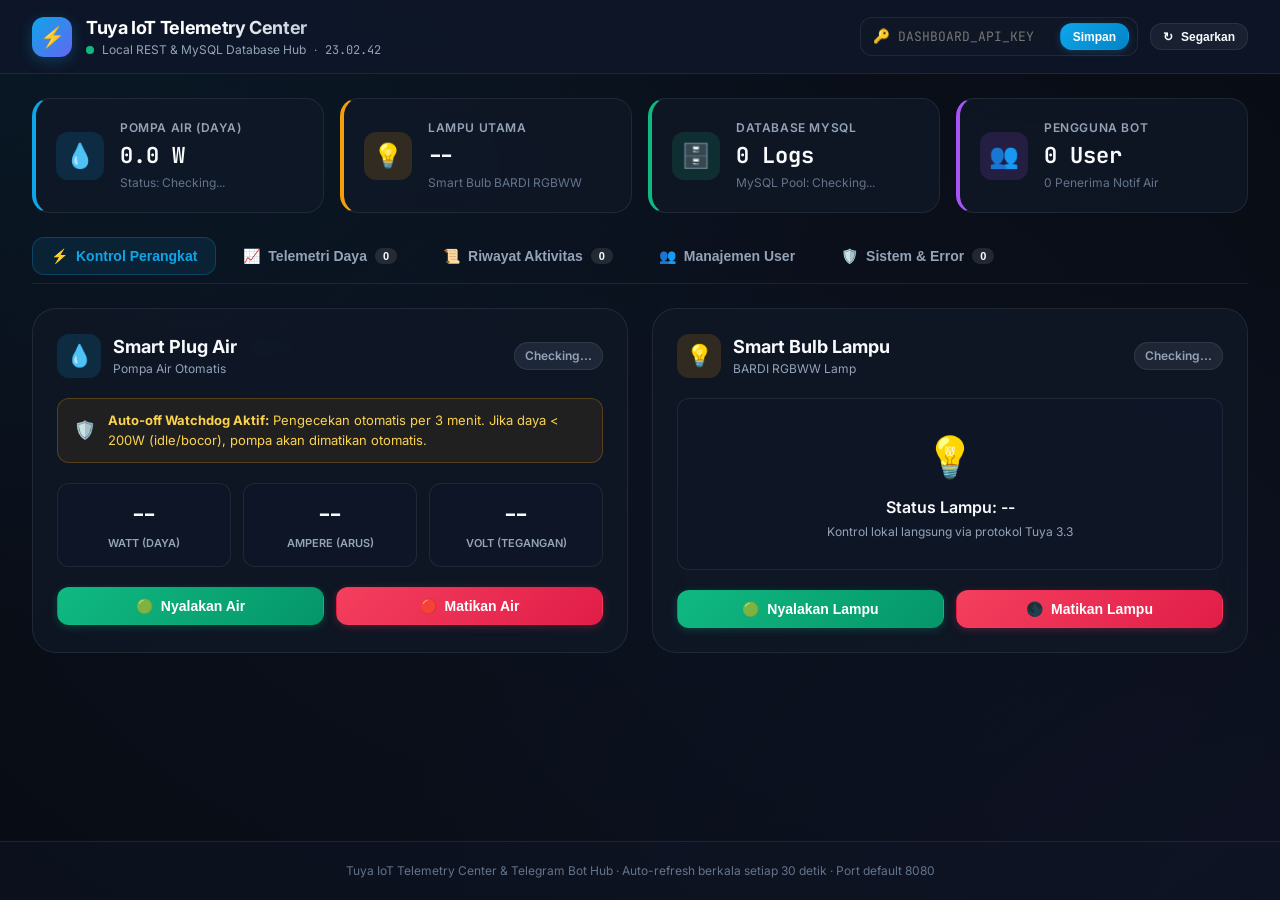
==== src/tuyabot/static/index.html @ fecf884c "refactor: pindahkan kode ke paket src/tuyabot Struktur datar (bot.py 1.5k baris + 8 modul di root) d" ====
<!DOCTYPE html>
<html lang="id">
<head>
  <meta charset="UTF-8">
  <meta name="viewport" content="width=device-width, initial-scale=1.0">
  <title>Tuya IoT Telemetry & Control Center</title>
  <meta name="description" content="Dashboard kontrol IoT lokal dan telemetri database MySQL untuk Tuya Smart Plug & Lampu">
  <link rel="preconnect" href="https://fonts.googleapis.com">
  <link rel="preconnect" href="https://fonts.gstatic.com" crossorigin>
  <link href="https://fonts.googleapis.com/css2?family=Inter:wght@300;400;500;600;700&family=JetBrains+Mono:wght@400;500;600&display=swap" rel="stylesheet">
  <style>
    :root {
      --bg: #080c14;
      --bg-surface: #0f172a;
      --card-bg: rgba(17, 24, 39, 0.75);
      --card-elevated: rgba(30, 41, 59, 0.65);
      --border: rgba(255, 255, 255, 0.08);
      --border-hover: rgba(255, 255, 255, 0.18);
      --text: #f8fafc;
      --text-muted: #94a3b8;
      --text-dim: #64748b;
      
      --cyan: #0ea5e9;
      --cyan-glow: rgba(14, 165, 233, 0.25);
      --green: #10b981;
      --green-glow: rgba(16, 185, 129, 0.25);
      --red: #f43f5e;
      --red-glow: rgba(244, 63, 94, 0.25);
      --amber: #f59e0b;
      --amber-glow: rgba(245, 158, 11, 0.2);
      --purple: #a855f7;
      --purple-glow: rgba(168, 85, 247, 0.2);
      --indigo: #6366f1;

      --radius-sm: 8px;
      --radius-md: 12px;
      --radius-lg: 18px;
      --radius-xl: 24px;
      --transition: all 0.2s cubic-bezier(0.4, 0, 0.2, 1);
    }

    * {
      box-sizing: border-box;
      margin: 0;
      padding: 0;
    }

    body {
      font-family: 'Inter', -apple-system, BlinkMacSystemFont, sans-serif;
      background-color: var(--bg);
      background-image: 
        radial-gradient(at 0% 0%, rgba(14, 165, 233, 0.08) 0px, transparent 50%),
        radial-gradient(at 100% 100%, rgba(99, 102, 241, 0.06) 0px, transparent 50%),
        radial-gradient(at 50% 50%, rgba(15, 23, 42, 0.5) 0px, transparent 100%);
      background-attachment: fixed;
      color: var(--text);
      min-height: 100vh;
      display: flex;
      flex-direction: column;
      line-height: 1.5;
      -webkit-font-smoothing: antialiased;
    }

    /* ── Topbar / Header ── */
    header {
      background: rgba(15, 23, 42, 0.85);
      backdrop-filter: blur(16px);
      -webkit-backdrop-filter: blur(16px);
      border-bottom: 1px solid var(--border);
      position: sticky;
      top: 0;
      z-index: 50;
      padding: 0.875rem 2rem;
    }

    .header-content {
      max-width: 1440px;
      margin: 0 auto;
      display: flex;
      justify-content: space-between;
      align-items: center;
      flex-wrap: wrap;
      gap: 1rem;
    }

    .brand {
      display: flex;
      align-items: center;
      gap: 0.875rem;
    }

    .brand-icon {
      width: 40px;
      height: 40px;
      background: linear-gradient(135deg, #0ea5e9, #6366f1);
      border-radius: var(--radius-md);
      display: flex;
      align-items: center;
      justify-content: center;
      box-shadow: 0 4px 14px var(--cyan-glow);
      font-size: 1.25rem;
    }

    .brand-title {
      font-size: 1.125rem;
      font-weight: 700;
      letter-spacing: -0.02em;
      background: linear-gradient(135deg, #ffffff 40%, #94a3b8 100%);
      -webkit-background-clip: text;
      background-clip: text;
      -webkit-text-fill-color: transparent;

    }

    .brand-subtitle {
      font-size: 0.75rem;
      color: var(--text-muted);
      display: flex;
      align-items: center;
      gap: 0.5rem;
    }

    .live-pulse {
      width: 8px;
      height: 8px;
      background: var(--green);
      border-radius: 50%;
      box-shadow: 0 0 0 0 rgba(16, 185, 129, 0.7);
      animation: pulse 2s infinite;
    }

    @keyframes pulse {
      0% { box-shadow: 0 0 0 0 rgba(16, 185, 129, 0.7); }
      70% { box-shadow: 0 0 0 8px rgba(16, 185, 129, 0); }
      100% { box-shadow: 0 0 0 0 rgba(16, 185, 129, 0); }
    }

    .header-actions {
      display: flex;
      align-items: center;
      gap: 0.75rem;
      flex-wrap: wrap;
    }

    .api-key-box {
      display: flex;
      align-items: center;
      background: var(--card-bg);
      border: 1px solid var(--border);
      border-radius: var(--radius-md);
      padding: 0.25rem 0.5rem;
      transition: var(--transition);
    }

    .api-key-box:focus-within {
      border-color: var(--cyan);
      box-shadow: 0 0 0 3px var(--cyan-glow);
    }

    .api-key-input {
      background: transparent;
      border: none;
      outline: none;
      color: var(--text);
      font-size: 0.8125rem;
      padding: 0.375rem 0.5rem;
      font-family: 'JetBrains Mono', monospace;
      width: 170px;
    }

    .btn {
      display: inline-flex;
      align-items: center;
      justify-content: center;
      gap: 0.5rem;
      padding: 0.5rem 1rem;
      border-radius: var(--radius-md);
      font-size: 0.8125rem;
      font-weight: 600;
      border: 1px solid transparent;
      cursor: pointer;
      transition: var(--transition);
      user-select: none;
    }

    .btn-primary {
      background: linear-gradient(135deg, #0ea5e9, #0284c7);
      color: white;
      box-shadow: 0 2px 8px var(--cyan-glow);
    }
    .btn-primary:hover {
      background: linear-gradient(135deg, #38bdf8, #0ea5e9);
      transform: translateY(-1px);
    }

    .btn-secondary {
      background: rgba(255, 255, 255, 0.05);
      border-color: var(--border);
      color: var(--text);
    }
    .btn-secondary:hover {
      background: rgba(255, 255, 255, 0.1);
      border-color: var(--border-hover);
      color: white;
    }

    .btn-success {
      background: linear-gradient(135deg, #10b981, #059669);
      color: white;
      box-shadow: 0 2px 8px var(--green-glow);
    }
    .btn-success:hover {
      background: linear-gradient(135deg, #34d399, #10b981);
    }

    .btn-danger {
      background: linear-gradient(135deg, #f43f5e, #e11d48);
      color: white;
      box-shadow: 0 2px 8px var(--red-glow);
    }
    .btn-danger:hover {
      background: linear-gradient(135deg, #fb7185, #f43f5e);
    }

    .btn:disabled {
      opacity: 0.45;
      cursor: not-allowed;
      transform: none !important;
    }

    .btn-sm {
      padding: 0.35rem 0.75rem;
      font-size: 0.75rem;
    }

    /* ── Main Container ── */
    main {
      flex: 1;
      max-width: 1440px;
      width: 100%;
      margin: 0 auto;
      padding: 1.5rem 2rem 3rem;
    }

    /* ── Quick Stats Grid ── */
    .stat-row {
      display: grid;
      grid-template-columns: repeat(auto-fit, minmax(260px, 1fr));
      gap: 1rem;
      margin-bottom: 1.5rem;
    }

    .stat-card {
      background: var(--card-bg);
      backdrop-filter: blur(12px);
      -webkit-backdrop-filter: blur(12px);
      border: 1px solid var(--border);
      border-radius: var(--radius-lg);
      padding: 1.25rem;
      display: flex;
      align-items: center;
      gap: 1rem;
      transition: var(--transition);
      position: relative;
      overflow: hidden;
    }

    .stat-card:hover {
      border-color: var(--border-hover);
      transform: translateY(-2px);
      box-shadow: 0 8px 24px rgba(0, 0, 0, 0.3);
    }

    .stat-icon-wrapper {
      width: 48px;
      height: 48px;
      border-radius: var(--radius-md);
      display: flex;
      align-items: center;
      justify-content: center;
      font-size: 1.5rem;
      flex-shrink: 0;
    }

    .stat-info {
      flex: 1;
      min-width: 0;
    }

    .stat-label {
      font-size: 0.75rem;
      color: var(--text-muted);
      text-transform: uppercase;
      letter-spacing: 0.05em;
      font-weight: 600;
    }

    .stat-number {
      font-size: 1.375rem;
      font-weight: 700;
      color: var(--text);
      font-family: 'JetBrains Mono', monospace;
      margin-top: 0.125rem;
    }

    .stat-desc {
      font-size: 0.75rem;
      color: var(--text-dim);
      margin-top: 0.125rem;
    }

    /* ── Navigation Tabs ── */
    .nav-tabs {
      display: flex;
      gap: 0.5rem;
      border-bottom: 1px solid var(--border);
      margin-bottom: 1.5rem;
      overflow-x: auto;
      padding-bottom: 0.5rem;
    }

    .nav-tab {
      padding: 0.625rem 1.125rem;
      border-radius: var(--radius-md);
      font-size: 0.875rem;
      font-weight: 600;
      color: var(--text-muted);
      cursor: pointer;
      border: 1px solid transparent;
      background: transparent;
      transition: var(--transition);
      display: flex;
      align-items: center;
      gap: 0.5rem;
      white-space: nowrap;
    }

    .nav-tab:hover {
      color: var(--text);
      background: rgba(255, 255, 255, 0.03);
    }

    .nav-tab.active {
      color: var(--cyan);
      background: rgba(14, 165, 233, 0.1);
      border-color: rgba(14, 165, 233, 0.25);
    }

    .nav-badge {
      font-size: 0.6875rem;
      padding: 0.125rem 0.5rem;
      border-radius: 999px;
      background: rgba(255, 255, 255, 0.1);
      color: var(--text);
    }

    /* ── Tab Panes ── */
    .tab-content {
      display: none;
    }
    .tab-content.active {
      display: block;
      animation: fadeIn 0.25s ease-in-out;
    }

    @keyframes fadeIn {
      from { opacity: 0; transform: translateY(6px); }
      to { opacity: 1; transform: translateY(0); }
    }

    /* ── Device Cards Grid ── */
    .device-grid {
      display: grid;
      grid-template-columns: repeat(auto-fit, minmax(360px, 1fr));
      gap: 1.5rem;
      margin-bottom: 1.5rem;
    }

    .device-card {
      background: var(--card-bg);
      backdrop-filter: blur(16px);
      -webkit-backdrop-filter: blur(16px);
      border: 1px solid var(--border);
      border-radius: var(--radius-xl);
      padding: 1.5rem;
      transition: var(--transition);
      position: relative;
    }

    .device-card:hover {
      border-color: var(--border-hover);
    }

    .device-card-header {
      display: flex;
      justify-content: space-between;
      align-items: center;
      margin-bottom: 1.25rem;
    }

    .device-title-wrap {
      display: flex;
      align-items: center;
      gap: 0.75rem;
    }

    .device-avatar {
      width: 44px;
      height: 44px;
      border-radius: var(--radius-md);
      display: flex;
      align-items: center;
      justify-content: center;
      font-size: 1.35rem;
    }

    .device-name {
      font-size: 1.125rem;
      font-weight: 700;
    }

    .device-sub {
      font-size: 0.75rem;
      color: var(--text-muted);
    }

    .badge {
      display: inline-flex;
      align-items: center;
      gap: 0.35rem;
      padding: 0.25rem 0.625rem;
      border-radius: 999px;
      font-size: 0.75rem;
      font-weight: 600;
    }

    .badge-on {
      background: rgba(16, 185, 129, 0.15);
      color: var(--green);
      border: 1px solid rgba(16, 185, 129, 0.3);
    }

    .badge-off {
      background: rgba(244, 63, 94, 0.15);
      color: var(--red);
      border: 1px solid rgba(244, 63, 94, 0.3);
    }

    .badge-unknown {
      background: rgba(148, 163, 184, 0.12);
      color: var(--text-muted);
      border: 1px solid var(--border);
    }

    /* Telemetry Telemetry Metering Rows */
    .telemetry-grid {
      display: grid;
      grid-template-columns: repeat(3, 1fr);
      gap: 0.75rem;
      margin: 1.25rem 0;
    }

    .telemetry-tile {
      background: rgba(15, 23, 42, 0.6);
      border: 1px solid var(--border);
      border-radius: var(--radius-md);
      padding: 0.875rem 0.75rem;
      text-align: center;
    }

    .telemetry-val {
      font-size: 1.375rem;
      font-weight: 700;
      font-family: 'JetBrains Mono', monospace;
      color: var(--text);
    }

    .telemetry-unit {
      font-size: 0.6875rem;
      color: var(--text-muted);
      font-weight: 600;
      text-transform: uppercase;
      margin-top: 0.25rem;
    }

    /* Watchdog Alert Banner */
    .watchdog-banner {
      background: rgba(245, 158, 11, 0.08);
      border: 1px solid rgba(245, 158, 11, 0.25);
      border-radius: var(--radius-md);
      padding: 0.75rem 1rem;
      margin-bottom: 1.25rem;
      display: flex;
      align-items: center;
      gap: 0.75rem;
      font-size: 0.8125rem;
      color: #fcd34d;
    }

    .device-actions {
      display: flex;
      gap: 0.75rem;
    }

    .device-actions .btn {
      flex: 1;
      padding: 0.625rem;
      font-size: 0.875rem;
    }

    /* ── Tables & Lists ── */
    .table-container {
      background: var(--card-bg);
      backdrop-filter: blur(16px);
      -webkit-backdrop-filter: blur(16px);
      border: 1px solid var(--border);
      border-radius: var(--radius-lg);
      overflow: hidden;
      margin-bottom: 1.5rem;
    }

    .table-header {
      padding: 1rem 1.25rem;
      border-bottom: 1px solid var(--border);
      display: flex;
      justify-content: space-between;
      align-items: center;
      flex-wrap: wrap;
      gap: 0.75rem;
    }

    .table-title {
      font-size: 1rem;
      font-weight: 600;
      display: flex;
      align-items: center;
      gap: 0.5rem;
    }

    .search-input {
      background: rgba(15, 23, 42, 0.7);
      border: 1px solid var(--border);
      border-radius: var(--radius-md);
      padding: 0.375rem 0.75rem;
      color: var(--text);
      font-size: 0.8125rem;
      outline: none;
      width: 220px;
    }
    .search-input:focus {
      border-color: var(--cyan);
    }

    .responsive-table {
      width: 100%;
      border-collapse: collapse;
      text-align: left;
      font-size: 0.8125rem;
    }

    .responsive-table th {
      background: rgba(15, 23, 42, 0.4);
      color: var(--text-muted);
      font-weight: 600;
      padding: 0.75rem 1rem;
      border-bottom: 1px solid var(--border);
      text-transform: uppercase;
      font-size: 0.6875rem;
      letter-spacing: 0.05em;
    }

    .responsive-table td {
      padding: 0.875rem 1rem;
      border-bottom: 1px solid rgba(255, 255, 255, 0.04);
      color: var(--text);
      vertical-align: middle;
    }

    .responsive-table tr:last-child td {
      border-bottom: none;
    }

    .responsive-table tr:hover td {
      background: rgba(255, 255, 255, 0.02);
    }

    .font-mono {
      font-family: 'JetBrains Mono', monospace;
    }

    /* Tag Badges */
    .tag {
      display: inline-block;
      padding: 0.2rem 0.5rem;
      border-radius: 6px;
      font-size: 0.75rem;
      font-weight: 600;
      font-family: 'JetBrains Mono', monospace;
    }
    .tag-cyan { background: rgba(14, 165, 233, 0.15); color: #38bdf8; border: 1px solid rgba(14, 165, 233, 0.25); }
    .tag-green { background: rgba(16, 185, 129, 0.15); color: #34d399; border: 1px solid rgba(16, 185, 129, 0.25); }
    .tag-red { background: rgba(244, 63, 94, 0.15); color: #fb7185; border: 1px solid rgba(244, 63, 94, 0.25); }
    .tag-amber { background: rgba(245, 158, 11, 0.15); color: #fbbf24; border: 1px solid rgba(245, 158, 11, 0.25); }
    .tag-purple { background: rgba(168, 85, 247, 0.15); color: #c084fc; border: 1px solid rgba(168, 85, 247, 0.25); }

    /* ── Users Tab Layout ── */
    .user-section-grid {
      display: grid;
      grid-template-columns: repeat(auto-fit, minmax(320px, 1fr));
      gap: 1.5rem;
    }

    /* ── System Health & Database Tab ── */
    .db-health-grid {
      display: grid;
      grid-template-columns: repeat(auto-fit, minmax(280px, 1fr));
      gap: 1rem;
      margin-bottom: 1.5rem;
    }

    .health-metric-box {
      background: var(--card-bg);
      border: 1px solid var(--border);
      border-radius: var(--radius-md);
      padding: 1rem;
    }

    .health-metric-label {
      font-size: 0.75rem;
      color: var(--text-muted);
      margin-bottom: 0.25rem;
    }

    .health-metric-value {
      font-size: 1.25rem;
      font-weight: 700;
      color: var(--text);
      font-family: 'JetBrains Mono', monospace;
    }

    /* ── Toast Notifications ── */
    .toast {
      position: fixed;
      bottom: 2rem;
      right: 2rem;
      background: rgba(15, 23, 42, 0.95);
      backdrop-filter: blur(16px);
      -webkit-backdrop-filter: blur(16px);
      border: 1px solid var(--border);
      color: var(--text);
      padding: 0.875rem 1.25rem;
      border-radius: var(--radius-md);
      font-size: 0.875rem;
      max-width: 380px;
      box-shadow: 0 10px 30px rgba(0, 0, 0, 0.5);
      z-index: 100;
      display: flex;
      align-items: center;
      gap: 0.75rem;
      opacity: 0;
      transform: translateY(16px);
      visibility: hidden;
      transition: all 0.3s cubic-bezier(0.4, 0, 0.2, 1);
      cursor: pointer;
    }

    .toast.show {
      opacity: 1;
      transform: translateY(0);
      visibility: visible;
    }

    .toast.error {
      border-color: var(--red);
      background: rgba(30, 15, 20, 0.95);
    }
    .toast.success {
      border-color: var(--green);
      background: rgba(15, 30, 20, 0.95);
    }

    /* ── Modal for Error Stack Trace ── */
    .modal-overlay {
      position: fixed;
      inset: 0;
      background: rgba(0, 0, 0, 0.75);
      backdrop-filter: blur(8px);
      display: flex;
      align-items: center;
      justify-content: center;
      padding: 1.5rem;
      z-index: 200;
      opacity: 0;
      visibility: hidden;
      transition: var(--transition);
    }

    .modal-overlay.show {
      opacity: 1;
      visibility: visible;
    }

    .modal-box {
      background: var(--bg-surface);
      border: 1px solid var(--border);
      border-radius: var(--radius-lg);
      max-width: 720px;
      width: 100%;
      max-height: 85vh;
      display: flex;
      flex-direction: column;
      overflow: hidden;
      box-shadow: 0 20px 40px rgba(0, 0, 0, 0.6);
    }

    .modal-header {
      padding: 1rem 1.25rem;
      border-bottom: 1px solid var(--border);
      display: flex;
      justify-content: space-between;
      align-items: center;
    }

    .modal-body {
      padding: 1.25rem;
      overflow-y: auto;
      font-size: 0.8125rem;
      color: var(--text-muted);
    }

    pre.trace-box {
      background: #05080e;
      border: 1px solid var(--border);
      border-radius: var(--radius-md);
      padding: 1rem;
      color: #f43f5e;
      font-family: 'JetBrains Mono', monospace;
      font-size: 0.75rem;
      overflow-x: auto;
      white-space: pre-wrap;
      word-break: break-word;
      line-height: 1.6;
    }

    /* ── Footer ── */
    footer {
      border-top: 1px solid var(--border);
      padding: 1.25rem 2rem;
      text-align: center;
      color: var(--text-dim);
      font-size: 0.75rem;
      background: rgba(15, 23, 42, 0.4);
    }

    /* ── Loading Spinner & Animations ── */
    .spin {
      animation: spin 1s linear infinite;
    }
    @keyframes spin {
      100% { transform: rotate(360deg); }
    }

    @media (max-width: 768px) {
      header, main, footer {
        padding-left: 1rem;
        padding-right: 1rem;
      }
      .telemetry-grid {
        grid-template-columns: 1fr;
      }
      .header-actions {
        width: 100%;
        justify-content: space-between;
      }
      .api-key-box {
        flex: 1;
      }
      .api-key-input {
        width: 100%;
      }
    }
  </style>
</head>
<body>

  <!-- ── Top Header ── -->
  <header>
    <div class="header-content">
      <div class="brand">
        <div class="brand-icon">⚡</div>
        <div>
          <div class="brand-title">Tuya IoT Telemetry Center</div>
          <div class="brand-subtitle">
            <span class="live-pulse"></span>
            <span>Local REST & MySQL Database Hub</span>
            <span>·</span>
            <span id="liveClock" class="font-mono">--:--:--</span>
          </div>
        </div>
      </div>

      <div class="header-actions">
        <div class="api-key-box" title="API Key untuk otentikasi REST API lokal">
          <span style="font-size: 0.85rem; padding-left: 0.25rem;">🔑</span>
          <input type="password" id="apiKey" class="api-key-input" placeholder="DASHBOARD_API_KEY">
          <button class="btn btn-primary btn-sm" onclick="saveKey()">Simpan</button>
        </div>
        <button class="btn btn-secondary btn-sm" id="btnRefresh" onclick="refreshActiveTab()">
          <span id="refreshIcon">↻</span> Segarkan
        </button>
      </div>
    </div>
  </header>

  <!-- ── Main Content Area ── -->
  <main>

    <!-- ── Quick Overview Stat Cards ── -->
    <section class="stat-row">
      <div class="stat-card" style="border-left: 4px solid var(--cyan);">
        <div class="stat-icon-wrapper" style="background: rgba(14, 165, 233, 0.15); color: var(--cyan);">💧</div>
        <div class="stat-info">
          <div class="stat-label">Pompa Air (Daya)</div>
          <div class="stat-number" id="quickAirPower">0.0 W</div>
          <div class="stat-desc" id="quickAirSub">Status: <span id="quickAirState">Checking...</span></div>
        </div>
      </div>

      <div class="stat-card" style="border-left: 4px solid var(--amber);">
        <div class="stat-icon-wrapper" style="background: rgba(245, 158, 11, 0.15); color: var(--amber);">💡</div>
        <div class="stat-info">
          <div class="stat-label">Lampu Utama</div>
          <div class="stat-number" id="quickLampuState">--</div>
          <div class="stat-desc">Smart Bulb BARDI RGBWW</div>
        </div>
      </div>

      <div class="stat-card" style="border-left: 4px solid var(--green);">
        <div class="stat-icon-wrapper" style="background: rgba(16, 185, 129, 0.15); color: var(--green);">🗄️</div>
        <div class="stat-info">
          <div class="stat-label">Database MySQL</div>
          <div class="stat-number" id="quickDbLogs">0 Logs</div>
          <div class="stat-desc" id="quickDbStatus">MySQL Pool: Checking...</div>
        </div>
      </div>

      <div class="stat-card" style="border-left: 4px solid var(--purple);">
        <div class="stat-icon-wrapper" style="background: rgba(168, 85, 247, 0.15); color: var(--purple);">👥</div>
        <div class="stat-info">
          <div class="stat-label">Pengguna Bot</div>
          <div class="stat-number" id="quickUsersCount">0 User</div>
          <div class="stat-desc" id="quickRecipientsCount">0 Penerima Notif Air</div>
        </div>
      </div>
    </section>

    <!-- ── Navigation Tabs ── -->
    <nav class="nav-tabs">
      <button class="nav-tab active" onclick="switchTab('devices', this)">
        <span>⚡</span> Kontrol Perangkat
      </button>
      <button class="nav-tab" onclick="switchTab('power', this)">
        <span>📈</span> Telemetri Daya
        <span class="nav-badge" id="badgePowerCount">0</span>
      </button>
      <button class="nav-tab" onclick="switchTab('activities', this)">
        <span>📜</span> Riwayat Aktivitas
        <span class="nav-badge" id="badgeActivityCount">0</span>
      </button>
      <button class="nav-tab" onclick="switchTab('users', this)">
        <span>👥</span> Manajemen User
      </button>
      <button class="nav-tab" onclick="switchTab('system', this)">
        <span>🛡️</span> Sistem & Error
        <span class="nav-badge" id="badgeErrorCount">0</span>
      </button>
    </nav>

    <!-- ════════════════════════════════════════════════════════════════
         TAB 1: KONTROL PERANGKAT & TELEMETRI REAL-TIME
    ════════════════════════════════════════════════════════════════ -->
    <div id="tab-devices" class="tab-content active">
      <div class="device-grid">

        <!-- Card Air -->
        <div class="device-card" id="card-air">
          <div class="device-card-header">
            <div class="device-title-wrap">
              <div class="device-avatar" style="background: rgba(14, 165, 233, 0.15); color: var(--cyan);">💧</div>
              <div>
                <div class="device-name">Smart Plug Air</div>
                <div class="device-sub">Pompa Air Otomatis</div>
              </div>
            </div>
            <span class="badge badge-unknown" id="air-badge">Checking...</span>
          </div>

          <div class="watchdog-banner" id="air-watchdog-banner">
            <span style="font-size: 1.1rem;">🛡️</span>
            <div>
              <strong>Auto-off Watchdog Aktif:</strong> Pengecekan otomatis per 3 menit. Jika daya &lt; 200W (idle/bocor), pompa akan dimatikan otomatis.
            </div>
          </div>

          <div class="telemetry-grid">
            <div class="telemetry-tile">
              <div class="telemetry-val" id="air-power">--</div>
              <div class="telemetry-unit">Watt (Daya)</div>
            </div>
            <div class="telemetry-tile">
              <div class="telemetry-val" id="air-current">--</div>
              <div class="telemetry-unit">Ampere (Arus)</div>
            </div>
            <div class="telemetry-tile">
              <div class="telemetry-val" id="air-voltage">--</div>
              <div class="telemetry-unit">Volt (Tegangan)</div>
            </div>
          </div>

          <div class="device-actions">
            <button class="btn btn-success" id="btn-air-on" onclick="control('air', 'on')">
              <span>🟢</span> Nyalakan Air
            </button>
            <button class="btn btn-danger" id="btn-air-off" onclick="control('air', 'off')">
              <span>🔴</span> Matikan Air
            </button>
          </div>
        </div>

        <!-- Card Lampu -->
        <div class="device-card" id="card-lampu">
          <div class="device-card-header">
            <div class="device-title-wrap">
              <div class="device-avatar" style="background: rgba(245, 158, 11, 0.15); color: var(--amber);">💡</div>
              <div>
                <div class="device-name">Smart Bulb Lampu</div>
                <div class="device-sub">BARDI RGBWW Lamp</div>
              </div>
            </div>
            <span class="badge badge-unknown" id="lampu-badge">Checking...</span>
          </div>

          <div style="background: rgba(15, 23, 42, 0.5); border: 1px solid var(--border); border-radius: var(--radius-md); padding: 1.75rem; text-align: center; margin: 1.25rem 0;">
            <div style="font-size: 2.5rem; margin-bottom: 0.5rem;" id="lampu-icon">💡</div>
            <div style="font-weight: 600; font-size: 1rem;" id="lampu-status-text">Status Lampu: --</div>
            <div style="font-size: 0.75rem; color: var(--text-muted); margin-top: 0.25rem;">Kontrol lokal langsung via protokol Tuya 3.3</div>
          </div>

          <div class="device-actions">
            <button class="btn btn-success" id="btn-lampu-on" onclick="control('lampu', 'on')">
              <span>🟢</span> Nyalakan Lampu
            </button>
            <button class="btn btn-danger" id="btn-lampu-off" onclick="control('lampu', 'off')">
              <span>🌑</span> Matikan Lampu
            </button>
          </div>
        </div>

      </div>
    </div>

    <!-- ════════════════════════════════════════════════════════════════
         TAB 2: TELEMETRI DAYA (device_power_logs)
    ════════════════════════════════════════════════════════════════ -->
    <div id="tab-power" class="tab-content">
      <div class="table-container">
        <div class="table-header">
          <div class="table-title">
            <span>📈</span> Riwayat Telemetri Daya Pompa Air (MySQL: <code>device_power_logs</code>)
          </div>
          <div style="display: flex; gap: 0.5rem;">
            <input type="text" class="search-input" id="searchPower" placeholder="Cari sumber/nilai..." onkeyup="filterPowerTable()">
            <button class="btn btn-secondary btn-sm" onclick="loadPowerLogs()">↻ Refresh</button>
          </div>
        </div>

        <div style="overflow-x: auto;">
          <table class="responsive-table" id="tablePower">
            <thead>
              <tr>
                <th>Waktu</th>
                <th>Perangkat</th>
                <th>Daya (Watt)</th>
                <th>Arus (A)</th>
                <th>Voltase (V)</th>
                <th>Saklar</th>
                <th>Sumber Log</th>
              </tr>
            </thead>
            <tbody id="powerLogsBody">
              <tr><td colspan="7" style="text-align: center; color: var(--text-dim); padding: 2rem;">Memuat data telemetri daya...</td></tr>
            </tbody>
          </table>
        </div>
      </div>
    </div>

    <!-- ════════════════════════════════════════════════════════════════
         TAB 3: RIWAYAT AKTIVITAS (device_activity_logs)
    ════════════════════════════════════════════════════════════════ -->
    <div id="tab-activities" class="tab-content">
      <div class="table-container">
        <div class="table-header">
          <div class="table-title">
            <span>📜</span> Log Aktivitas Kontrol Perangkat (MySQL: <code>device_activity_logs</code>)
          </div>
          <div style="display: flex; gap: 0.5rem;">
            <input type="text" class="search-input" id="searchActivity" placeholder="Cari user / aksi..." onkeyup="filterActivityTable()">
            <button class="btn btn-secondary btn-sm" onclick="loadActivityLogs()">↻ Refresh</button>
          </div>
        </div>

        <div style="overflow-x: auto;">
          <table class="responsive-table" id="tableActivity">
            <thead>
              <tr>
                <th>Waktu</th>
                <th>User ID</th>
                <th>Role</th>
                <th>Perangkat</th>
                <th>Aksi</th>
                <th>Status</th>
                <th>Keterangan</th>
              </tr>
            </thead>
            <tbody id="activityLogsBody">
              <tr><td colspan="7" style="text-align: center; color: var(--text-dim); padding: 2rem;">Memuat data aktivitas...</td></tr>
            </tbody>
          </table>
        </div>
      </div>
    </div>

    <!-- ════════════════════════════════════════════════════════════════
         TAB 4: MANAJEMEN USER (bot_users & bot_air_recipients)
    ════════════════════════════════════════════════════════════════ -->
    <div id="tab-users" class="tab-content">
      <div class="user-section-grid">

        <!-- Superadmin (ENV) -->
        <div class="table-container">
          <div class="table-header">
            <div class="table-title">
              <span>👑</span> Superadmin (ENV)
            </div>
            <span class="tag tag-purple">Static Auth</span>
          </div>
          <div style="padding: 1rem;">
            <p style="font-size: 0.8125rem; color: var(--text-muted); margin-bottom: 0.75rem;">
              Superadmin memiliki hak mutlak atas semua perintah bot, manajemen user, dan housekeeping database.
            </p>
            <div id="superadminList" style="display: flex; flex-direction: column; gap: 0.5rem;">
              <div style="color: var(--text-dim); font-size: 0.8125rem;">Memuat data superadmin...</div>
            </div>
          </div>
        </div>

        <!-- User & Admin (MySQL Database) -->
        <div class="table-container" style="grid-column: span 2;">
          <div class="table-header">
            <div class="table-title">
              <span>💾</span> Pengguna Terdaftar (MySQL: <code>bot_users</code>)
            </div>
            <button class="btn btn-secondary btn-sm" onclick="loadUsers()">↻ Refresh</button>
          </div>
          <div style="overflow-x: auto;">
            <table class="responsive-table" id="tableUsers">
              <thead>
                <tr>
                  <th>Telegram ID</th>
                  <th>Role Akses</th>
                  <th>Ditambahkan Oleh</th>
                  <th>Terdaftar Sejak</th>
                </tr>
              </thead>
              <tbody id="usersListBody">
                <tr><td colspan="4" style="text-align: center; color: var(--text-dim); padding: 2rem;">Memuat daftar pengguna...</td></tr>
              </tbody>
            </table>
          </div>
        </div>

      </div>

      <!-- Penerima Notifikasi Air -->
      <div class="table-container" style="margin-top: 1.5rem;">
        <div class="table-header">
          <div class="table-title">
            <span>🔔</span> Penerima Notifikasi Otomatis Air (MySQL: <code>bot_air_recipients</code>)
          </div>
        </div>
        <div style="padding: 1.25rem;">
          <p style="font-size: 0.8125rem; color: var(--text-muted); margin-bottom: 0.75rem;">
            Admin yang terdaftar di bawah ini akan otomatis menerima notifikasi setiap kali role <strong>User</strong> menyalakan atau mematikan pompa air, serta saat pompa air dimatikan otomatis oleh watchdog.
          </p>
          <div id="airRecipientsList" style="display: flex; gap: 0.75rem; flex-wrap: wrap;">
            <div style="color: var(--text-dim); font-size: 0.8125rem;">Memuat daftar penerima notif...</div>
          </div>
        </div>
      </div>
    </div>

    <!-- ════════════════════════════════════════════════════════════════
         TAB 5: KESEHATAN SISTEM & ERROR (app_error_logs & Housekeeping)
    ════════════════════════════════════════════════════════════════ -->
    <div id="tab-system" class="tab-content">
      <div class="db-health-grid">
        <div class="health-metric-box">
          <div class="health-metric-label">Status Koneksi MySQL</div>
          <div class="health-metric-value" id="dbConnStatus">Checking...</div>
        </div>
        <div class="health-metric-box">
          <div class="health-metric-label">Database Target</div>
          <div class="health-metric-value" id="dbTargetHost">--</div>
        </div>
        <div class="health-metric-box">
          <div class="health-metric-label">Retensi Pembersihan Log</div>
          <div class="health-metric-value" id="dbRetentionDays">-- Hari</div>
        </div>
        <div class="health-metric-box" style="display: flex; align-items: center; justify-content: space-between;">
          <div>
            <div class="health-metric-label">Housekeeping Database</div>
            <div style="font-size: 0.75rem; color: var(--text-muted);">Hapus log &gt; retensi hari</div>
          </div>
          <button class="btn btn-secondary btn-sm" id="btnCleanup" onclick="triggerCleanup()">
            🧹 Bersihkan Log
          </button>
        </div>
      </div>

      <!-- App Error Logs Table -->
      <div class="table-container">
        <div class="table-header">
          <div class="table-title">
            <span>🛡️</span> Log Error Aplikasi (MySQL: <code>app_error_logs</code>)
          </div>
          <button class="btn btn-secondary btn-sm" onclick="loadErrorLogs()">↻ Refresh</button>
        </div>

        <div style="overflow-x: auto;">
          <table class="responsive-table" id="tableErrors">
            <thead>
              <tr>
                <th>ID</th>
                <th>Waktu</th>
                <th>Level</th>
                <th>Logger</th>
                <th>Pesan Error</th>
                <th>Lokasi File</th>
                <th>Trace</th>
              </tr>
            </thead>
            <tbody id="errorLogsBody">
              <tr><td colspan="7" style="text-align: center; color: var(--text-dim); padding: 2rem;">Memuat log error...</td></tr>
            </tbody>
          </table>
        </div>
      </div>
    </div>

  </main>

  <!-- ── Footer ── -->
  <footer>
    Tuya IoT Telemetry Center &amp; Telegram Bot Hub · Auto-refresh berkala setiap 30 detik · Port default 8080
  </footer>

  <!-- ── Toast Notification ── -->
  <div class="toast" id="toast" onclick="hideToast()">
    <span id="toastIcon">ℹ️</span>
    <span id="toastMsg">Pemberitahuan</span>
  </div>

  <!-- ── Modal Stack Trace Viewer ── -->
  <div class="modal-overlay" id="traceModal" onclick="closeTraceModal(event)">
    <div class="modal-box" onclick="event.stopPropagation()">
      <div class="modal-header">
        <strong id="traceModalTitle">Detail Exception Stack Trace</strong>
        <button class="btn btn-secondary btn-sm" onclick="closeTraceModal()">✕ Tutup</button>
      </div>
      <div class="modal-body">
        <pre class="trace-box" id="traceContent"></pre>
      </div>
    </div>
  </div>

  <!-- ════════════════════════════════════════════════════════════════
       JAVASCRIPT LOGIC
  ════════════════════════════════════════════════════════════════ -->
  <script>
    const KEY_STORAGE = 'tuyabot_api_key';
    let currentTab = 'devices';
    let powerLogsCache = [];
    let activityLogsCache = [];

    // Live Clock
    function updateClock() {
      const now = new Date();
      document.getElementById('liveClock').textContent = now.toLocaleTimeString('id-ID', { hour12: false });
    }
    setInterval(updateClock, 1000);
    updateClock();

    function getKey() {
      return document.getElementById('apiKey').value.trim() || localStorage.getItem(KEY_STORAGE) || '';
    }

    function saveKey() {
      const val = document.getElementById('apiKey').value.trim();
      if (val) {
        localStorage.setItem(KEY_STORAGE, val);
        toast('API Key berhasil disimpan!', 'success');
        refreshActiveTab();
      } else {
        toast('API Key tidak boleh kosong', 'error');
      }
    }

    // Generic API Caller
    async function api(path, method = 'GET', body = null) {
      const key = getKey();
      const options = {
        method,
        headers: {
          'X-API-Key': key,
          'Content-Type': 'application/json'
        }
      };
      if (body) {
        options.body = JSON.stringify(body);
      }
      const res = await fetch(path, options);
      const data = await res.json().catch(() => ({}));
      if (!res.ok) {
        throw new Error(data.detail || res.statusText || 'Terjadi kesalahan jaringan');
      }
      return data;
    }

    // Tab Switcher
    function switchTab(tabId, el) {
      currentTab = tabId;
      document.querySelectorAll('.nav-tab').forEach(b => b.classList.remove('active'));
      if (el) el.classList.add('active');

      document.querySelectorAll('.tab-content').forEach(p => p.classList.remove('active'));
      const activePane = document.getElementById('tab-' + tabId);
      if (activePane) activePane.classList.add('active');

      refreshActiveTab();
    }

    function refreshActiveTab() {
      const btn = document.getElementById('refreshIcon');
      btn.classList.add('spin');
      setTimeout(() => btn.classList.remove('spin'), 800);

      // Selalu refresh stats overview
      loadStatsOverview();

      if (currentTab === 'devices') {
        refreshDevices();
      } else if (currentTab === 'power') {
        loadPowerLogs();
      } else if (currentTab === 'activities') {
        loadActivityLogs();
      } else if (currentTab === 'users') {
        loadUsers();
      } else if (currentTab === 'system') {
        loadErrorLogs();
      }
    }

    // ── Load Stats Overview ──
    async function loadStatsOverview() {
      if (!getKey()) return;
      try {
        const stats = await api('/api/db/stats');
        document.getElementById('quickDbLogs').textContent = (stats.total_power_logs + stats.total_activity_logs + stats.total_error_logs).toLocaleString() + ' Logs';
        document.getElementById('quickDbStatus').textContent = stats.connected ? `SQLite: Terhubung (${stats.database})` : 'SQLite: Putus';
        document.getElementById('quickUsersCount').textContent = stats.total_runtime_users + ' User DB';
        document.getElementById('quickRecipientsCount').textContent = stats.total_air_recipients + ' Penerima Notif Air';

        document.getElementById('dbConnStatus').textContent = stats.connected ? '🟢 ONLINE' : '🔴 OFFLINE';
        document.getElementById('dbTargetHost').textContent = `${stats.engine || 'sqlite'} · ${stats.path || stats.database}`;
        document.getElementById('dbRetentionDays').textContent = stats.retention_days + ' Hari';
      } catch (e) {
        console.warn('Gagal memuat db stats overview:', e);
      }
    }

    // ── Tab 1: Devices ──
    async function refreshDevices() {
      if (!getKey()) return;
      // Refresh Air
      try {
        const airStatus = await api('/api/devices/air/status');
        setDeviceBadge('air-badge', airStatus.switch_on, airStatus.online);
        document.getElementById('quickAirState').textContent = airStatus.online ? (airStatus.switch_on ? '🟢 Menyala' : '🔴 Mati') : 'Offline';

        const power = await api('/api/devices/air/power');
        if (power.success) {
          document.getElementById('air-power').textContent = Number(power.power_w).toFixed(1);
          document.getElementById('air-current').textContent = Number(power.current_a).toFixed(2);
          document.getElementById('air-voltage').textContent = Number(power.voltage_v).toFixed(1);
          document.getElementById('quickAirPower').textContent = Number(power.power_w).toFixed(1) + ' W';
        }
      } catch (e) {
        setDeviceBadge('air-badge', false, false);
      }

      // Refresh Lampu
      try {
        const lampuStatus = await api('/api/devices/lampu/status');
        setDeviceBadge('lampu-badge', lampuStatus.switch_on, lampuStatus.online);
        const isOn = Boolean(lampuStatus.switch_on);
        document.getElementById('quickLampuState').textContent = lampuStatus.online ? (isOn ? '🟢 NYALA' : '🔴 MATI') : 'Offline';
        document.getElementById('lampu-status-text').textContent = lampuStatus.online ? (isOn ? 'Status: 🟢 Menyala Terang' : 'Status: 🔴 Padam') : 'Status: Offline';
        document.getElementById('lampu-icon').style.opacity = isOn ? '1' : '0.35';
      } catch (e) {
        setDeviceBadge('lampu-badge', false, false);
      }
    }

    function setDeviceBadge(badgeId, isOn, isOnline) {
      const el = document.getElementById(badgeId);
      if (!el) return;
      if (!isOnline) {
        el.textContent = 'Offline';
        el.className = 'badge badge-unknown';
        return;
      }
      el.textContent = isOn ? '🟢 NYALA' : '🔴 MATI';
      el.className = 'badge ' + (isOn ? 'badge-on' : 'badge-off');
    }

    async function control(device, action) {
      if (!getKey()) {
        toast('Masukkan API Key terlebih dahulu', 'error');
        return;
      }
      const btns = document.querySelectorAll(`#card-${device} button`);
      btns.forEach(b => b.disabled = true);
      try {
        const res = await api(`/api/devices/${device}/${action}`, 'POST');
        toast(res.message || `Perangkat ${device} berhasil diubah!`, 'success');
        await refreshDevices();
        await loadStatsOverview();
      } catch (e) {
        toast(e.message || 'Gagal mengubah status perangkat', 'error');
      } finally {
        btns.forEach(b => b.disabled = false);
      }
    }

    // ── Tab 2: Power Logs ──
    async function loadPowerLogs() {
      if (!getKey()) return;
      const tbody = document.getElementById('powerLogsBody');
      try {
        const data = await api('/api/db/power-logs?limit=50');
        powerLogsCache = data || [];
        document.getElementById('badgePowerCount').textContent = powerLogsCache.length;
        renderPowerTable(powerLogsCache);
      } catch (e) {
        tbody.innerHTML = `<tr><td colspan="7" style="text-align:center; color:var(--red);">Gagal memuat log daya: ${e.message}</td></tr>`;
      }
    }

    function renderPowerTable(logs) {
      const tbody = document.getElementById('powerLogsBody');
      if (!logs.length) {
        tbody.innerHTML = '<tr><td colspan="7" style="text-align:center; color:var(--text-dim); padding: 2rem;">Belum ada riwayat konsumsi daya di database.</td></tr>';
        return;
      }
      tbody.innerHTML = logs.map(r => {
        const switchBadge = r.switch_state 
          ? '<span class="tag tag-green">ON</span>' 
          : (r.switch_state === false ? '<span class="tag tag-red">OFF</span>' : '<span class="tag">--</span>');
        
        const sourceTag = r.source === 'auto_off' 
          ? '<span class="tag tag-amber">auto_off</span>' 
          : (r.source === 'action_switch' ? '<span class="tag tag-cyan">action</span>' : '<span class="tag">periodic</span>');

        const wattColor = r.power_w >= 200 ? 'color: #38bdf8; font-weight:700;' : 'color: var(--text);';

        return `
          <tr>
            <td class="font-mono" style="color:var(--text-muted);">${r.created_at}</td>
            <td><strong>💧 ${r.device_name}</strong></td>
            <td class="font-mono" style="${wattColor}">${r.power_w.toFixed(1)} W</td>
            <td class="font-mono">${r.current_a.toFixed(2)} A</td>
            <td class="font-mono">${r.voltage_v.toFixed(1)} V</td>
            <td>${switchBadge}</td>
            <td>${sourceTag}</td>
          </tr>
        `;
      }).join('');
    }

    function filterPowerTable() {
      const q = document.getElementById('searchPower').value.toLowerCase();
      const filtered = powerLogsCache.filter(r => 
        r.device_name.toLowerCase().includes(q) ||
        r.source.toLowerCase().includes(q) ||
        r.created_at.toLowerCase().includes(q) ||
        String(r.power_w).includes(q)
      );
      renderPowerTable(filtered);
    }

    // ── Tab 3: Activity Logs ──
    async function loadActivityLogs() {
      if (!getKey()) return;
      const tbody = document.getElementById('activityLogsBody');
      try {
        const data = await api('/api/db/activities?limit=50');
        activityLogsCache = data || [];
        document.getElementById('badgeActivityCount').textContent = activityLogsCache.length;
        renderActivityTable(activityLogsCache);
      } catch (e) {
        tbody.innerHTML = `<tr><td colspan="7" style="text-align:center; color:var(--red);">Gagal memuat riwayat aktivitas: ${e.message}</td></tr>`;
      }
    }

    function renderActivityTable(logs) {
      const tbody = document.getElementById('activityLogsBody');
      if (!logs.length) {
        tbody.innerHTML = '<tr><td colspan="7" style="text-align:center; color:var(--text-dim); padding: 2rem;">Belum ada catatan aktivitas kontrol di database.</td></tr>';
        return;
      }
      tbody.innerHTML = logs.map(r => {
        let roleIcon = '👤';
        let roleTagClass = 'tag';
        if (r.user_role === 'Superadmin') { roleIcon = '👑'; roleTagClass = 'tag tag-purple'; }
        else if (r.user_role === 'Admin') { roleIcon = '💡'; roleTagClass = 'tag tag-cyan'; }
        else if (r.user_role === 'User') { roleIcon = '💧'; roleTagClass = 'tag tag-green'; }
        else if (r.user_role === 'api') { roleIcon = '🤖'; roleTagClass = 'tag tag-amber'; }

        const actionTag = r.action === 'turn_on' 
          ? '<span class="tag tag-green">TURN ON</span>' 
          : '<span class="tag tag-red">TURN OFF</span>';

        const statusTag = r.status === 'success'
          ? '<span class="badge badge-on">Berhasil</span>'
          : (r.status === 'auto_off' ? '<span class="badge" style="background:rgba(245,158,11,0.2);color:#fbbf24;border:1px solid rgba(245,158,11,0.4)">Auto-Off</span>' : '<span class="badge badge-off">Gagal</span>');

        return `
          <tr>
            <td class="font-mono" style="color:var(--text-muted);">${r.created_at}</td>
            <td class="font-mono">${r.user_id ? r.user_id : '<span style="color:var(--text-dim);">API / Sys</span>'}</td>
            <td><span class="${roleTagClass}">${roleIcon} ${r.user_role}</span></td>
            <td>${r.device_name === 'air' ? '💧 Air' : '💡 Lampu'}</td>
            <td>${actionTag}</td>
            <td>${statusTag}</td>
            <td style="color:var(--text-muted); font-size:0.75rem;">${r.message || '-'}</td>
          </tr>
        `;
      }).join('');
    }

    function filterActivityTable() {
      const q = document.getElementById('searchActivity').value.toLowerCase();
      const filtered = activityLogsCache.filter(r => 
        String(r.user_id).includes(q) ||
        r.user_role.toLowerCase().includes(q) ||
        r.action.toLowerCase().includes(q) ||
        r.device_name.toLowerCase().includes(q) ||
        (r.message && r.message.toLowerCase().includes(q))
      );
      renderActivityTable(filtered);
    }

    // ── Tab 4: Users ──
    async function loadUsers() {
      if (!getKey()) return;
      try {
        const data = await api('/api/db/users');
        
        // Superadmin list
        const saWrap = document.getElementById('superadminList');
        const envUsers = data.env || {};
        const saIds = Object.keys(envUsers);
        if (!saIds.length) {
          saWrap.innerHTML = '<div style="color:var(--text-dim); font-size:0.8125rem;">(Tidak ada Superadmin di ENV)</div>';
        } else {
          saWrap.innerHTML = saIds.map(id => `
            <div style="display:flex; align-items:center; justify-content:space-between; background:rgba(15,23,42,0.6); padding:0.625rem 0.875rem; border-radius:var(--radius-md); border:1px solid var(--border);">
              <span class="font-mono" style="font-weight:600;">🆔 ${id}</span>
              <span class="tag tag-purple">👑 Superadmin</span>
            </div>
          `).join('');
        }

        // Runtime Users
        const tbody = document.getElementById('usersListBody');
        const runtime = data.runtime || [];
        if (!runtime.length) {
          tbody.innerHTML = '<tr><td colspan="4" style="text-align:center; color:var(--text-dim); padding: 2rem;">Belum ada user runtime di database MySQL.</td></tr>';
        } else {
          tbody.innerHTML = runtime.map(u => {
            const roleBadge = u.role === 2 
              ? '<span class="tag tag-cyan">💡 Admin</span>' 
              : '<span class="tag tag-green">💧 User</span>';
            const addedBy = u.added_by_name && u.added_by_name !== '-' ? u.added_by_name : (u.added_by ? `ID: ${u.added_by}` : '-');
            return `
              <tr>
                <td class="font-mono" style="font-weight:600;">${u.user_id}</td>
                <td>${roleBadge}</td>
                <td style="color:var(--text-muted); font-size:0.75rem;">${addedBy}</td>
                <td class="font-mono" style="color:var(--text-muted);">${u.created_at || '-'}</td>
              </tr>
            `;
          }).join('');
        }

        // Air Recipients
        const recWrap = document.getElementById('airRecipientsList');
        const recs = data.air_recipients || [];
        if (!recs.length) {
          recWrap.innerHTML = '<div style="color:var(--text-dim); font-size:0.8125rem;">(Belum ada penerima notifikasi air yang terdaftar)</div>';
        } else {
          recWrap.innerHTML = recs.map(id => `
            <span class="tag tag-cyan" style="padding:0.4rem 0.75rem; font-size:0.8125rem;">
              🔔 ID: ${id}
            </span>
          `).join('');
        }

      } catch (e) {
        toast('Gagal memuat daftar pengguna: ' + e.message, 'error');
      }
    }

    // ── Tab 5: System & Error Logs ──
    async function loadErrorLogs() {
      if (!getKey()) return;
      const tbody = document.getElementById('errorLogsBody');
      try {
        const errors = await api('/api/db/errors?limit=50');
        document.getElementById('badgeErrorCount').textContent = (errors || []).length;
        if (!errors || !errors.length) {
          tbody.innerHTML = '<tr><td colspan="7" style="text-align:center; color:var(--green); padding: 2rem;">✅ Sistem sehat! Tidak ada catatan error di database.</td></tr>';
          return;
        }

        window._errorCache = errors;

        tbody.innerHTML = errors.map((r, idx) => {
          const levelTag = r.level === 'CRITICAL' || r.level === 'ERROR'
            ? '<span class="tag tag-red">' + r.level + '</span>'
            : '<span class="tag tag-amber">' + r.level + '</span>';

          const traceBtn = r.exception_trace 
            ? `<button class="btn btn-secondary btn-sm" onclick="showTrace(${idx})">Lihat Trace</button>`
            : '<span style="color:var(--text-dim);">-</span>';

          return `
            <tr>
              <td class="font-mono" style="color:var(--text-dim);">${r.id}</td>
              <td class="font-mono" style="color:var(--text-muted);">${r.created_at}</td>
              <td>${levelTag}</td>
              <td style="color:var(--text-muted);">${r.logger_name}</td>
              <td style="color:var(--text); max-width: 320px; word-break:break-word;">${r.message}</td>
              <td class="font-mono" style="color:var(--text-dim); font-size:0.75rem;">${r.file_name || '-'}:${r.line_number || '-'}</td>
              <td>${traceBtn}</td>
            </tr>
          `;
        }).join('');
      } catch (e) {
        tbody.innerHTML = `<tr><td colspan="7" style="text-align:center; color:var(--red);">Gagal memuat log error: ${e.message}</td></tr>`;
      }
    }

    function showTrace(idx) {
      if (!window._errorCache || !window._errorCache[idx]) return;
      const err = window._errorCache[idx];
      document.getElementById('traceModalTitle').textContent = `Trace Error #${err.id}: ${err.logger_name}`;
      document.getElementById('traceContent').textContent = err.exception_trace || '(Trace kosong)';
      document.getElementById('traceModal').classList.add('show');
    }

    function closeTraceModal(event) {
      if (event && event.target !== event.currentTarget && event.type === 'click') return;
      document.getElementById('traceModal').classList.remove('show');
    }

    async function triggerCleanup() {
      if (!confirm('Yakin ingin menjalankan pembersihan (housekeeping) log yang lebih tua dari retensi hari?')) {
        return;
      }
      const btn = document.getElementById('btnCleanup');
      btn.disabled = true;
      try {
        const res = await api('/api/db/cleanup', 'POST');
        toast(res.message || 'Pembersihan log selesai!', 'success');
        await loadStatsOverview();
        await loadPowerLogs();
        await loadActivityLogs();
        await loadErrorLogs();
      } catch (e) {
        toast('Gagal membersihkan database: ' + e.message, 'error');
      } finally {
        btn.disabled = false;
      }
    }

    // ── Toast System ──
    let toastTimer = null;
    function toast(msg, type = 'info') {
      const el = document.getElementById('toast');
      const icon = document.getElementById('toastIcon');
      const text = document.getElementById('toastMsg');

      clearTimeout(toastTimer);
      el.className = 'toast show ' + (type === 'error' ? 'error' : (type === 'success' ? 'success' : ''));
      icon.textContent = type === 'error' ? '⚠️' : (type === 'success' ? '✅' : 'ℹ️');
      text.textContent = msg;

      toastTimer = setTimeout(hideToast, 3500);
    }

    function hideToast() {
      const el = document.getElementById('toast');
      el.classList.remove('show');
    }

    // ── Initialization ──
    window.addEventListener('DOMContentLoaded', () => {
      const saved = localStorage.getItem(KEY_STORAGE) || '';
      if (saved) {
        document.getElementById('apiKey').value = saved;
      }
      refreshActiveTab();

      // Auto-refresh every 30 seconds
      setInterval(() => {
        refreshActiveTab();
      }, 30000);
    });
  </script>
</body>
</html>
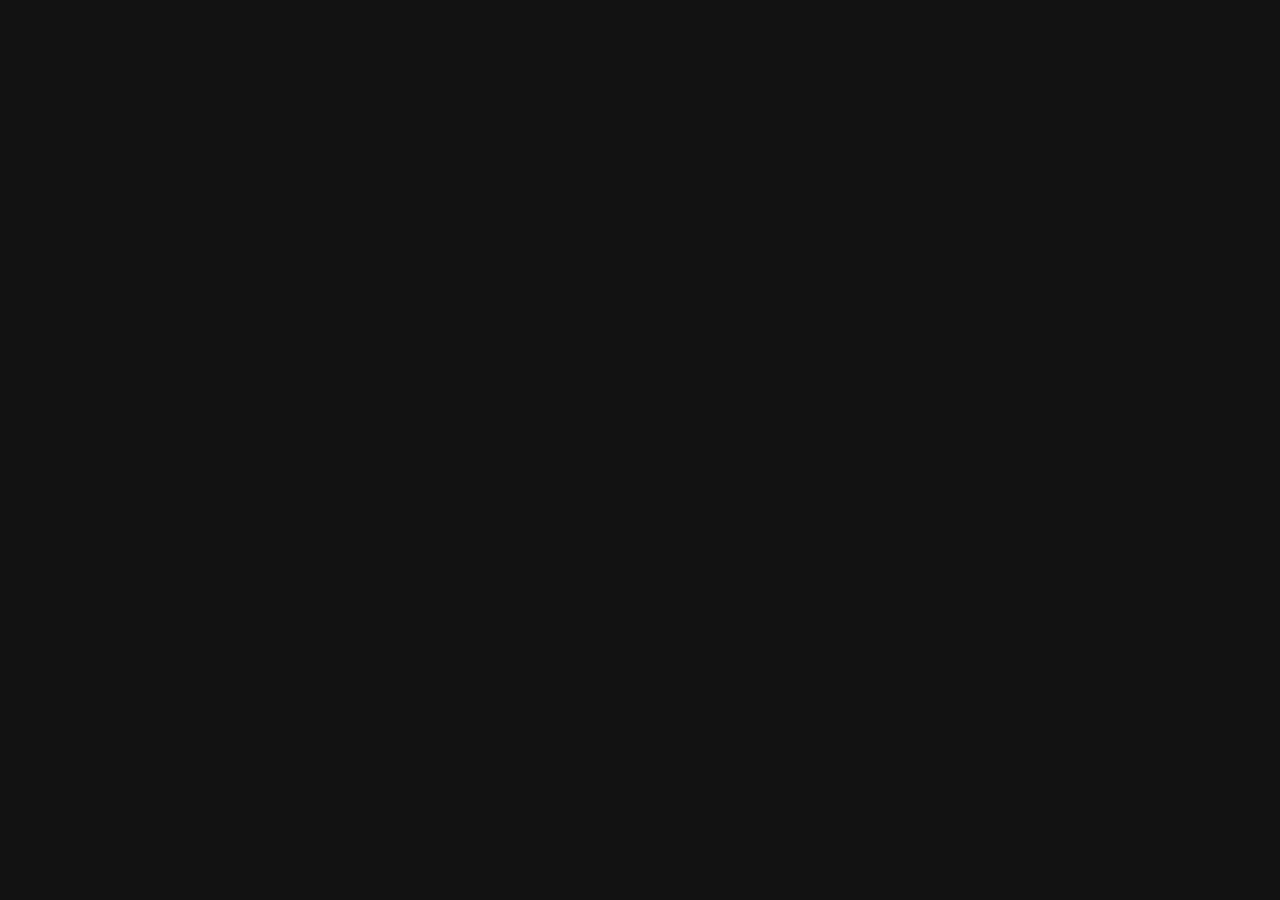
==== commit c1d72eed: "feat(ui): dashboard dipecah, login cookie, dan status real-time via SSE Struktur: index.html 1.643 b" ====
--- a/src/tuyabot/static/index.html
+++ b/src/tuyabot/static/index.html
@@ -3,1641 +3,204 @@
 <head>
   <meta charset="UTF-8">
   <meta name="viewport" content="width=device-width, initial-scale=1.0">
-  <title>Tuya IoT Telemetry & Control Center</title>
-  <meta name="description" content="Dashboard kontrol IoT lokal dan telemetri database MySQL untuk Tuya Smart Plug & Lampu">
-  <link rel="preconnect" href="https://fonts.googleapis.com">
-  <link rel="preconnect" href="https://fonts.gstatic.com" crossorigin>
-  <link href="https://fonts.googleapis.com/css2?family=Inter:wght@300;400;500;600;700&family=JetBrains+Mono:wght@400;500;600&display=swap" rel="stylesheet">
-  <style>
-    :root {
-      --bg: #080c14;
-      --bg-surface: #0f172a;
-      --card-bg: rgba(17, 24, 39, 0.75);
-      --card-elevated: rgba(30, 41, 59, 0.65);
-      --border: rgba(255, 255, 255, 0.08);
-      --border-hover: rgba(255, 255, 255, 0.18);
-      --text: #f8fafc;
-      --text-muted: #94a3b8;
-      --text-dim: #64748b;
-      
-      --cyan: #0ea5e9;
-      --cyan-glow: rgba(14, 165, 233, 0.25);
-      --green: #10b981;
-      --green-glow: rgba(16, 185, 129, 0.25);
-      --red: #f43f5e;
-      --red-glow: rgba(244, 63, 94, 0.25);
-      --amber: #f59e0b;
-      --amber-glow: rgba(245, 158, 11, 0.2);
-      --purple: #a855f7;
-      --purple-glow: rgba(168, 85, 247, 0.2);
-      --indigo: #6366f1;
-
-      --radius-sm: 8px;
-      --radius-md: 12px;
-      --radius-lg: 18px;
-      --radius-xl: 24px;
-      --transition: all 0.2s cubic-bezier(0.4, 0, 0.2, 1);
-    }
-
-    * {
-      box-sizing: border-box;
-      margin: 0;
-      padding: 0;
-    }
-
-    body {
-      font-family: 'Inter', -apple-system, BlinkMacSystemFont, sans-serif;
-      background-color: var(--bg);
-      background-image: 
-        radial-gradient(at 0% 0%, rgba(14, 165, 233, 0.08) 0px, transparent 50%),
-        radial-gradient(at 100% 100%, rgba(99, 102, 241, 0.06) 0px, transparent 50%),
-        radial-gradient(at 50% 50%, rgba(15, 23, 42, 0.5) 0px, transparent 100%);
-      background-attachment: fixed;
-      color: var(--text);
-      min-height: 100vh;
-      display: flex;
-      flex-direction: column;
-      line-height: 1.5;
-      -webkit-font-smoothing: antialiased;
-    }
-
-    /* ── Topbar / Header ── */
-    header {
-      background: rgba(15, 23, 42, 0.85);
-      backdrop-filter: blur(16px);
-      -webkit-backdrop-filter: blur(16px);
-      border-bottom: 1px solid var(--border);
-      position: sticky;
-      top: 0;
-      z-index: 50;
-      padding: 0.875rem 2rem;
-    }
-
-    .header-content {
-      max-width: 1440px;
-      margin: 0 auto;
-      display: flex;
-      justify-content: space-between;
-      align-items: center;
-      flex-wrap: wrap;
-      gap: 1rem;
-    }
-
-    .brand {
-      display: flex;
-      align-items: center;
-      gap: 0.875rem;
-    }
-
-    .brand-icon {
-      width: 40px;
-      height: 40px;
-      background: linear-gradient(135deg, #0ea5e9, #6366f1);
-      border-radius: var(--radius-md);
-      display: flex;
-      align-items: center;
-      justify-content: center;
-      box-shadow: 0 4px 14px var(--cyan-glow);
-      font-size: 1.25rem;
-    }
-
-    .brand-title {
-      font-size: 1.125rem;
-      font-weight: 700;
-      letter-spacing: -0.02em;
-      background: linear-gradient(135deg, #ffffff 40%, #94a3b8 100%);
-      -webkit-background-clip: text;
-      background-clip: text;
-      -webkit-text-fill-color: transparent;
-
-    }
-
-    .brand-subtitle {
-      font-size: 0.75rem;
-      color: var(--text-muted);
-      display: flex;
-      align-items: center;
-      gap: 0.5rem;
-    }
-
-    .live-pulse {
-      width: 8px;
-      height: 8px;
-      background: var(--green);
-      border-radius: 50%;
-      box-shadow: 0 0 0 0 rgba(16, 185, 129, 0.7);
-      animation: pulse 2s infinite;
-    }
-
-    @keyframes pulse {
-      0% { box-shadow: 0 0 0 0 rgba(16, 185, 129, 0.7); }
-      70% { box-shadow: 0 0 0 8px rgba(16, 185, 129, 0); }
-      100% { box-shadow: 0 0 0 0 rgba(16, 185, 129, 0); }
-    }
-
-    .header-actions {
-      display: flex;
-      align-items: center;
-      gap: 0.75rem;
-      flex-wrap: wrap;
-    }
-
-    .api-key-box {
-      display: flex;
-      align-items: center;
-      background: var(--card-bg);
-      border: 1px solid var(--border);
-      border-radius: var(--radius-md);
-      padding: 0.25rem 0.5rem;
-      transition: var(--transition);
-    }
-
-    .api-key-box:focus-within {
-      border-color: var(--cyan);
-      box-shadow: 0 0 0 3px var(--cyan-glow);
-    }
-
-    .api-key-input {
-      background: transparent;
-      border: none;
-      outline: none;
-      color: var(--text);
-      font-size: 0.8125rem;
-      padding: 0.375rem 0.5rem;
-      font-family: 'JetBrains Mono', monospace;
-      width: 170px;
-    }
-
-    .btn {
-      display: inline-flex;
-      align-items: center;
-      justify-content: center;
-      gap: 0.5rem;
-      padding: 0.5rem 1rem;
-      border-radius: var(--radius-md);
-      font-size: 0.8125rem;
-      font-weight: 600;
-      border: 1px solid transparent;
-      cursor: pointer;
-      transition: var(--transition);
-      user-select: none;
-    }
-
-    .btn-primary {
-      background: linear-gradient(135deg, #0ea5e9, #0284c7);
-      color: white;
-      box-shadow: 0 2px 8px var(--cyan-glow);
-    }
-    .btn-primary:hover {
-      background: linear-gradient(135deg, #38bdf8, #0ea5e9);
-      transform: translateY(-1px);
-    }
-
-    .btn-secondary {
-      background: rgba(255, 255, 255, 0.05);
-      border-color: var(--border);
-      color: var(--text);
-    }
-    .btn-secondary:hover {
-      background: rgba(255, 255, 255, 0.1);
-      border-color: var(--border-hover);
-      color: white;
-    }
-
-    .btn-success {
-      background: linear-gradient(135deg, #10b981, #059669);
-      color: white;
-      box-shadow: 0 2px 8px var(--green-glow);
-    }
-    .btn-success:hover {
-      background: linear-gradient(135deg, #34d399, #10b981);
-    }
-
-    .btn-danger {
-      background: linear-gradient(135deg, #f43f5e, #e11d48);
-      color: white;
-      box-shadow: 0 2px 8px var(--red-glow);
-    }
-    .btn-danger:hover {
-      background: linear-gradient(135deg, #fb7185, #f43f5e);
-    }
-
-    .btn:disabled {
-      opacity: 0.45;
-      cursor: not-allowed;
-      transform: none !important;
-    }
-
-    .btn-sm {
-      padding: 0.35rem 0.75rem;
-      font-size: 0.75rem;
-    }
-
-    /* ── Main Container ── */
-    main {
-      flex: 1;
-      max-width: 1440px;
-      width: 100%;
-      margin: 0 auto;
-      padding: 1.5rem 2rem 3rem;
-    }
-
-    /* ── Quick Stats Grid ── */
-    .stat-row {
-      display: grid;
-      grid-template-columns: repeat(auto-fit, minmax(260px, 1fr));
-      gap: 1rem;
-      margin-bottom: 1.5rem;
-    }
-
-    .stat-card {
-      background: var(--card-bg);
-      backdrop-filter: blur(12px);
-      -webkit-backdrop-filter: blur(12px);
-      border: 1px solid var(--border);
-      border-radius: var(--radius-lg);
-      padding: 1.25rem;
-      display: flex;
-      align-items: center;
-      gap: 1rem;
-      transition: var(--transition);
-      position: relative;
-      overflow: hidden;
-    }
-
-    .stat-card:hover {
-      border-color: var(--border-hover);
-      transform: translateY(-2px);
-      box-shadow: 0 8px 24px rgba(0, 0, 0, 0.3);
-    }
-
-    .stat-icon-wrapper {
-      width: 48px;
-      height: 48px;
-      border-radius: var(--radius-md);
-      display: flex;
-      align-items: center;
-      justify-content: center;
-      font-size: 1.5rem;
-      flex-shrink: 0;
-    }
-
-    .stat-info {
-      flex: 1;
-      min-width: 0;
-    }
-
-    .stat-label {
-      font-size: 0.75rem;
-      color: var(--text-muted);
-      text-transform: uppercase;
-      letter-spacing: 0.05em;
-      font-weight: 600;
-    }
-
-    .stat-number {
-      font-size: 1.375rem;
-      font-weight: 700;
-      color: var(--text);
-      font-family: 'JetBrains Mono', monospace;
-      margin-top: 0.125rem;
-    }
-
-    .stat-desc {
-      font-size: 0.75rem;
-      color: var(--text-dim);
-      margin-top: 0.125rem;
-    }
-
-    /* ── Navigation Tabs ── */
-    .nav-tabs {
-      display: flex;
-      gap: 0.5rem;
-      border-bottom: 1px solid var(--border);
-      margin-bottom: 1.5rem;
-      overflow-x: auto;
-      padding-bottom: 0.5rem;
-    }
-
-    .nav-tab {
-      padding: 0.625rem 1.125rem;
-      border-radius: var(--radius-md);
-      font-size: 0.875rem;
-      font-weight: 600;
-      color: var(--text-muted);
-      cursor: pointer;
-      border: 1px solid transparent;
-      background: transparent;
-      transition: var(--transition);
-      display: flex;
-      align-items: center;
-      gap: 0.5rem;
-      white-space: nowrap;
-    }
-
-    .nav-tab:hover {
-      color: var(--text);
-      background: rgba(255, 255, 255, 0.03);
-    }
-
-    .nav-tab.active {
-      color: var(--cyan);
-      background: rgba(14, 165, 233, 0.1);
-      border-color: rgba(14, 165, 233, 0.25);
-    }
-
-    .nav-badge {
-      font-size: 0.6875rem;
-      padding: 0.125rem 0.5rem;
-      border-radius: 999px;
-      background: rgba(255, 255, 255, 0.1);
-      color: var(--text);
-    }
-
-    /* ── Tab Panes ── */
-    .tab-content {
-      display: none;
-    }
-    .tab-content.active {
-      display: block;
-      animation: fadeIn 0.25s ease-in-out;
-    }
-
-    @keyframes fadeIn {
-      from { opacity: 0; transform: translateY(6px); }
-      to { opacity: 1; transform: translateY(0); }
-    }
-
-    /* ── Device Cards Grid ── */
-    .device-grid {
-      display: grid;
-      grid-template-columns: repeat(auto-fit, minmax(360px, 1fr));
-      gap: 1.5rem;
-      margin-bottom: 1.5rem;
-    }
-
-    .device-card {
-      background: var(--card-bg);
-      backdrop-filter: blur(16px);
-      -webkit-backdrop-filter: blur(16px);
-      border: 1px solid var(--border);
-      border-radius: var(--radius-xl);
-      padding: 1.5rem;
-      transition: var(--transition);
-      position: relative;
-    }
-
-    .device-card:hover {
-      border-color: var(--border-hover);
-    }
-
-    .device-card-header {
-      display: flex;
-      justify-content: space-between;
-      align-items: center;
-      margin-bottom: 1.25rem;
-    }
-
-    .device-title-wrap {
-      display: flex;
-      align-items: center;
-      gap: 0.75rem;
-    }
-
-    .device-avatar {
-      width: 44px;
-      height: 44px;
-      border-radius: var(--radius-md);
-      display: flex;
-      align-items: center;
-      justify-content: center;
-      font-size: 1.35rem;
-    }
-
-    .device-name {
-      font-size: 1.125rem;
-      font-weight: 700;
-    }
-
-    .device-sub {
-      font-size: 0.75rem;
-      color: var(--text-muted);
-    }
-
-    .badge {
-      display: inline-flex;
-      align-items: center;
-      gap: 0.35rem;
-      padding: 0.25rem 0.625rem;
-      border-radius: 999px;
-      font-size: 0.75rem;
-      font-weight: 600;
-    }
-
-    .badge-on {
-      background: rgba(16, 185, 129, 0.15);
-      color: var(--green);
-      border: 1px solid rgba(16, 185, 129, 0.3);
-    }
-
-    .badge-off {
-      background: rgba(244, 63, 94, 0.15);
-      color: var(--red);
-      border: 1px solid rgba(244, 63, 94, 0.3);
-    }
-
-    .badge-unknown {
-      background: rgba(148, 163, 184, 0.12);
-      color: var(--text-muted);
-      border: 1px solid var(--border);
-    }
-
-    /* Telemetry Telemetry Metering Rows */
-    .telemetry-grid {
-      display: grid;
-      grid-template-columns: repeat(3, 1fr);
-      gap: 0.75rem;
-      margin: 1.25rem 0;
-    }
-
-    .telemetry-tile {
-      background: rgba(15, 23, 42, 0.6);
-      border: 1px solid var(--border);
-      border-radius: var(--radius-md);
-      padding: 0.875rem 0.75rem;
-      text-align: center;
-    }
-
-    .telemetry-val {
-      font-size: 1.375rem;
-      font-weight: 700;
-      font-family: 'JetBrains Mono', monospace;
-      color: var(--text);
-    }
-
-    .telemetry-unit {
-      font-size: 0.6875rem;
-      color: var(--text-muted);
-      font-weight: 600;
-      text-transform: uppercase;
-      margin-top: 0.25rem;
-    }
-
-    /* Watchdog Alert Banner */
-    .watchdog-banner {
-      background: rgba(245, 158, 11, 0.08);
-      border: 1px solid rgba(245, 158, 11, 0.25);
-      border-radius: var(--radius-md);
-      padding: 0.75rem 1rem;
-      margin-bottom: 1.25rem;
-      display: flex;
-      align-items: center;
-      gap: 0.75rem;
-      font-size: 0.8125rem;
-      color: #fcd34d;
-    }
-
-    .device-actions {
-      display: flex;
-      gap: 0.75rem;
-    }
-
-    .device-actions .btn {
-      flex: 1;
-      padding: 0.625rem;
-      font-size: 0.875rem;
-    }
-
-    /* ── Tables & Lists ── */
-    .table-container {
-      background: var(--card-bg);
-      backdrop-filter: blur(16px);
-      -webkit-backdrop-filter: blur(16px);
-      border: 1px solid var(--border);
-      border-radius: var(--radius-lg);
-      overflow: hidden;
-      margin-bottom: 1.5rem;
-    }
-
-    .table-header {
-      padding: 1rem 1.25rem;
-      border-bottom: 1px solid var(--border);
-      display: flex;
-      justify-content: space-between;
-      align-items: center;
-      flex-wrap: wrap;
-      gap: 0.75rem;
-    }
-
-    .table-title {
-      font-size: 1rem;
-      font-weight: 600;
-      display: flex;
-      align-items: center;
-      gap: 0.5rem;
-    }
-
-    .search-input {
-      background: rgba(15, 23, 42, 0.7);
-      border: 1px solid var(--border);
-      border-radius: var(--radius-md);
-      padding: 0.375rem 0.75rem;
-      color: var(--text);
-      font-size: 0.8125rem;
-      outline: none;
-      width: 220px;
-    }
-    .search-input:focus {
-      border-color: var(--cyan);
-    }
-
-    .responsive-table {
-      width: 100%;
-      border-collapse: collapse;
-      text-align: left;
-      font-size: 0.8125rem;
-    }
-
-    .responsive-table th {
-      background: rgba(15, 23, 42, 0.4);
-      color: var(--text-muted);
-      font-weight: 600;
-      padding: 0.75rem 1rem;
-      border-bottom: 1px solid var(--border);
-      text-transform: uppercase;
-      font-size: 0.6875rem;
-      letter-spacing: 0.05em;
-    }
-
-    .responsive-table td {
-      padding: 0.875rem 1rem;
-      border-bottom: 1px solid rgba(255, 255, 255, 0.04);
-      color: var(--text);
-      vertical-align: middle;
-    }
-
-    .responsive-table tr:last-child td {
-      border-bottom: none;
-    }
-
-    .responsive-table tr:hover td {
-      background: rgba(255, 255, 255, 0.02);
-    }
-
-    .font-mono {
-      font-family: 'JetBrains Mono', monospace;
-    }
-
-    /* Tag Badges */
-    .tag {
-      display: inline-block;
-      padding: 0.2rem 0.5rem;
-      border-radius: 6px;
-      font-size: 0.75rem;
-      font-weight: 600;
-      font-family: 'JetBrains Mono', monospace;
-    }
-    .tag-cyan { background: rgba(14, 165, 233, 0.15); color: #38bdf8; border: 1px solid rgba(14, 165, 233, 0.25); }
-    .tag-green { background: rgba(16, 185, 129, 0.15); color: #34d399; border: 1px solid rgba(16, 185, 129, 0.25); }
-    .tag-red { background: rgba(244, 63, 94, 0.15); color: #fb7185; border: 1px solid rgba(244, 63, 94, 0.25); }
-    .tag-amber { background: rgba(245, 158, 11, 0.15); color: #fbbf24; border: 1px solid rgba(245, 158, 11, 0.25); }
-    .tag-purple { background: rgba(168, 85, 247, 0.15); color: #c084fc; border: 1px solid rgba(168, 85, 247, 0.25); }
-
-    /* ── Users Tab Layout ── */
-    .user-section-grid {
-      display: grid;
-      grid-template-columns: repeat(auto-fit, minmax(320px, 1fr));
-      gap: 1.5rem;
-    }
-
-    /* ── System Health & Database Tab ── */
-    .db-health-grid {
-      display: grid;
-      grid-template-columns: repeat(auto-fit, minmax(280px, 1fr));
-      gap: 1rem;
-      margin-bottom: 1.5rem;
-    }
-
-    .health-metric-box {
-      background: var(--card-bg);
-      border: 1px solid var(--border);
-      border-radius: var(--radius-md);
-      padding: 1rem;
-    }
-
-    .health-metric-label {
-      font-size: 0.75rem;
-      color: var(--text-muted);
-      margin-bottom: 0.25rem;
-    }
-
-    .health-metric-value {
-      font-size: 1.25rem;
-      font-weight: 700;
-      color: var(--text);
-      font-family: 'JetBrains Mono', monospace;
-    }
-
-    /* ── Toast Notifications ── */
-    .toast {
-      position: fixed;
-      bottom: 2rem;
-      right: 2rem;
-      background: rgba(15, 23, 42, 0.95);
-      backdrop-filter: blur(16px);
-      -webkit-backdrop-filter: blur(16px);
-      border: 1px solid var(--border);
-      color: var(--text);
-      padding: 0.875rem 1.25rem;
-      border-radius: var(--radius-md);
-      font-size: 0.875rem;
-      max-width: 380px;
-      box-shadow: 0 10px 30px rgba(0, 0, 0, 0.5);
-      z-index: 100;
-      display: flex;
-      align-items: center;
-      gap: 0.75rem;
-      opacity: 0;
-      transform: translateY(16px);
-      visibility: hidden;
-      transition: all 0.3s cubic-bezier(0.4, 0, 0.2, 1);
-      cursor: pointer;
-    }
-
-    .toast.show {
-      opacity: 1;
-      transform: translateY(0);
-      visibility: visible;
-    }
-
-    .toast.error {
-      border-color: var(--red);
-      background: rgba(30, 15, 20, 0.95);
-    }
-    .toast.success {
-      border-color: var(--green);
-      background: rgba(15, 30, 20, 0.95);
-    }
-
-    /* ── Modal for Error Stack Trace ── */
-    .modal-overlay {
-      position: fixed;
-      inset: 0;
-      background: rgba(0, 0, 0, 0.75);
-      backdrop-filter: blur(8px);
-      display: flex;
-      align-items: center;
-      justify-content: center;
-      padding: 1.5rem;
-      z-index: 200;
-      opacity: 0;
-      visibility: hidden;
-      transition: var(--transition);
-    }
-
-    .modal-overlay.show {
-      opacity: 1;
-      visibility: visible;
-    }
-
-    .modal-box {
-      background: var(--bg-surface);
-      border: 1px solid var(--border);
-      border-radius: var(--radius-lg);
-      max-width: 720px;
-      width: 100%;
-      max-height: 85vh;
-      display: flex;
-      flex-direction: column;
-      overflow: hidden;
-      box-shadow: 0 20px 40px rgba(0, 0, 0, 0.6);
-    }
-
-    .modal-header {
-      padding: 1rem 1.25rem;
-      border-bottom: 1px solid var(--border);
-      display: flex;
-      justify-content: space-between;
-      align-items: center;
-    }
-
-    .modal-body {
-      padding: 1.25rem;
-      overflow-y: auto;
-      font-size: 0.8125rem;
-      color: var(--text-muted);
-    }
-
-    pre.trace-box {
-      background: #05080e;
-      border: 1px solid var(--border);
-      border-radius: var(--radius-md);
-      padding: 1rem;
-      color: #f43f5e;
-      font-family: 'JetBrains Mono', monospace;
-      font-size: 0.75rem;
-      overflow-x: auto;
-      white-space: pre-wrap;
-      word-break: break-word;
-      line-height: 1.6;
-    }
-
-    /* ── Footer ── */
-    footer {
-      border-top: 1px solid var(--border);
-      padding: 1.25rem 2rem;
-      text-align: center;
-      color: var(--text-dim);
-      font-size: 0.75rem;
-      background: rgba(15, 23, 42, 0.4);
-    }
-
-    /* ── Loading Spinner & Animations ── */
-    .spin {
-      animation: spin 1s linear infinite;
-    }
-    @keyframes spin {
-      100% { transform: rotate(360deg); }
-    }
-
-    @media (max-width: 768px) {
-      header, main, footer {
-        padding-left: 1rem;
-        padding-right: 1rem;
-      }
-      .telemetry-grid {
-        grid-template-columns: 1fr;
-      }
-      .header-actions {
-        width: 100%;
-        justify-content: space-between;
-      }
-      .api-key-box {
-        flex: 1;
-      }
-      .api-key-input {
-        width: 100%;
-      }
-    }
-  </style>
+  <meta name="color-scheme" content="dark">
+  <title>Tuyabot · Smart Home</title>
+  <link rel="stylesheet" href="/static/css/app.css">
+  <link rel="icon" href="data:image/svg+xml,<svg xmlns='http://www.w3.org/2000/svg' viewBox='0 0 100 100'><text y='.9em' font-size='90'>🤖</text></svg>">
 </head>
 <body>
-
-  <!-- ── Top Header ── -->
-  <header>
-    <div class="header-content">
-      <div class="brand">
-        <div class="brand-icon">⚡</div>
+  <!-- ── Login ── -->
+  <section id="login-view" class="login" hidden>
+    <form id="login-form" class="login__card" autocomplete="off">
+      <h1 class="login__title">Tuyabot</h1>
+      <p class="login__hint">Masukkan <code>DASHBOARD_API_KEY</code> untuk membuka dashboard.</p>
+      <label class="login__label" for="api-key">API key</label>
+      <input id="api-key" class="input" type="password" name="api_key" required
+             autocomplete="current-password" spellcheck="false">
+      <p id="login-error" class="login__error" role="alert" hidden></p>
+      <button class="btn btn--primary btn--block" type="submit">Masuk</button>
+      <p class="login__note">Sesi disimpan sebagai cookie HttpOnly, berlaku 12 jam.</p>
+    </form>
+  </section>
+
+  <!-- ── Dashboard ── -->
+  <div id="app-view" class="app" hidden>
+    <header class="topbar">
+      <div class="topbar__brand">
+        <span class="topbar__logo" aria-hidden="true">🏠</span>
         <div>
-          <div class="brand-title">Tuya IoT Telemetry Center</div>
-          <div class="brand-subtitle">
-            <span class="live-pulse"></span>
-            <span>Local REST & MySQL Database Hub</span>
-            <span>·</span>
-            <span id="liveClock" class="font-mono">--:--:--</span>
-          </div>
+          <h1 class="topbar__title">Tuyabot</h1>
+          <p class="topbar__subtitle">Smart Home · BARDI</p>
         </div>
       </div>
-
-      <div class="header-actions">
-        <div class="api-key-box" title="API Key untuk otentikasi REST API lokal">
-          <span style="font-size: 0.85rem; padding-left: 0.25rem;">🔑</span>
-          <input type="password" id="apiKey" class="api-key-input" placeholder="DASHBOARD_API_KEY">
-          <button class="btn btn-primary btn-sm" onclick="saveKey()">Simpan</button>
-        </div>
-        <button class="btn btn-secondary btn-sm" id="btnRefresh" onclick="refreshActiveTab()">
-          <span id="refreshIcon">↻</span> Segarkan
-        </button>
+      <div class="topbar__meta">
+        <span id="live-badge" class="badge badge--idle" title="Status koneksi real-time">
+          <span class="badge__dot" aria-hidden="true"></span>
+          <span id="live-text">menghubungkan…</span>
+        </span>
+        <time id="clock" class="clock">--:--:--</time>
+        <button id="logout-btn" class="btn btn--ghost btn--sm" type="button">Keluar</button>
       </div>
-    </div>
-  </header>
-
-  <!-- ── Main Content Area ── -->
-  <main>
-
-    <!-- ── Quick Overview Stat Cards ── -->
-    <section class="stat-row">
-      <div class="stat-card" style="border-left: 4px solid var(--cyan);">
-        <div class="stat-icon-wrapper" style="background: rgba(14, 165, 233, 0.15); color: var(--cyan);">💧</div>
-        <div class="stat-info">
-          <div class="stat-label">Pompa Air (Daya)</div>
-          <div class="stat-number" id="quickAirPower">0.0 W</div>
-          <div class="stat-desc" id="quickAirSub">Status: <span id="quickAirState">Checking...</span></div>
-        </div>
-      </div>
-
-      <div class="stat-card" style="border-left: 4px solid var(--amber);">
-        <div class="stat-icon-wrapper" style="background: rgba(245, 158, 11, 0.15); color: var(--amber);">💡</div>
-        <div class="stat-info">
-          <div class="stat-label">Lampu Utama</div>
-          <div class="stat-number" id="quickLampuState">--</div>
-          <div class="stat-desc">Smart Bulb BARDI RGBWW</div>
-        </div>
-      </div>
-
-      <div class="stat-card" style="border-left: 4px solid var(--green);">
-        <div class="stat-icon-wrapper" style="background: rgba(16, 185, 129, 0.15); color: var(--green);">🗄️</div>
-        <div class="stat-info">
-          <div class="stat-label">Database MySQL</div>
-          <div class="stat-number" id="quickDbLogs">0 Logs</div>
-          <div class="stat-desc" id="quickDbStatus">MySQL Pool: Checking...</div>
-        </div>
-      </div>
-
-      <div class="stat-card" style="border-left: 4px solid var(--purple);">
-        <div class="stat-icon-wrapper" style="background: rgba(168, 85, 247, 0.15); color: var(--purple);">👥</div>
-        <div class="stat-info">
-          <div class="stat-label">Pengguna Bot</div>
-          <div class="stat-number" id="quickUsersCount">0 User</div>
-          <div class="stat-desc" id="quickRecipientsCount">0 Penerima Notif Air</div>
-        </div>
-      </div>
+    </header>
+
+    <section class="strip" aria-label="Ringkasan">
+      <article class="tile">
+        <p class="tile__label">Pompa air</p>
+        <p class="tile__value" id="strip-air" aria-live="polite">—</p>
+        <p class="tile__meta" id="strip-air-meta">—</p>
+      </article>
+      <article class="tile">
+        <p class="tile__label">Lampu</p>
+        <p class="tile__value" id="strip-lampu" aria-live="polite">—</p>
+        <p class="tile__meta" id="strip-lampu-meta">—</p>
+      </article>
+      <article class="tile">
+        <p class="tile__label">Daya sekarang</p>
+        <p class="tile__value tile__value--num" id="strip-power">—</p>
+        <p class="tile__meta" id="strip-power-meta">—</p>
+      </article>
+      <article class="tile">
+        <p class="tile__label">Database</p>
+        <p class="tile__value" id="strip-db">—</p>
+        <p class="tile__meta" id="strip-db-meta">—</p>
+      </article>
     </section>
 
-    <!-- ── Navigation Tabs ── -->
-    <nav class="nav-tabs">
-      <button class="nav-tab active" onclick="switchTab('devices', this)">
-        <span>⚡</span> Kontrol Perangkat
-      </button>
-      <button class="nav-tab" onclick="switchTab('power', this)">
-        <span>📈</span> Telemetri Daya
-        <span class="nav-badge" id="badgePowerCount">0</span>
-      </button>
-      <button class="nav-tab" onclick="switchTab('activities', this)">
-        <span>📜</span> Riwayat Aktivitas
-        <span class="nav-badge" id="badgeActivityCount">0</span>
-      </button>
-      <button class="nav-tab" onclick="switchTab('users', this)">
-        <span>👥</span> Manajemen User
-      </button>
-      <button class="nav-tab" onclick="switchTab('system', this)">
-        <span>🛡️</span> Sistem & Error
-        <span class="nav-badge" id="badgeErrorCount">0</span>
-      </button>
+    <nav class="tabs" role="tablist" aria-label="Bagian dashboard">
+      <button class="tab is-active" role="tab" aria-selected="true" aria-controls="panel-devices" id="tab-devices" data-panel="panel-devices" type="button">Perangkat</button>
+      <button class="tab" role="tab" aria-selected="false" aria-controls="panel-power" id="tab-power" data-panel="panel-power" type="button">Daya</button>
+      <button class="tab" role="tab" aria-selected="false" aria-controls="panel-activity" id="tab-activity" data-panel="panel-activity" type="button">Aktivitas</button>
+      <button class="tab" role="tab" aria-selected="false" aria-controls="panel-users" id="tab-users" data-panel="panel-users" type="button">Pengguna</button>
+      <button class="tab" role="tab" aria-selected="false" aria-controls="panel-system" id="tab-system" data-panel="panel-system" type="button">Sistem</button>
     </nav>
 
-    <!-- ════════════════════════════════════════════════════════════════
-         TAB 1: KONTROL PERANGKAT & TELEMETRI REAL-TIME
-    ════════════════════════════════════════════════════════════════ -->
-    <div id="tab-devices" class="tab-content active">
-      <div class="device-grid">
-
-        <!-- Card Air -->
-        <div class="device-card" id="card-air">
-          <div class="device-card-header">
-            <div class="device-title-wrap">
-              <div class="device-avatar" style="background: rgba(14, 165, 233, 0.15); color: var(--cyan);">💧</div>
-              <div>
-                <div class="device-name">Smart Plug Air</div>
-                <div class="device-sub">Pompa Air Otomatis</div>
-              </div>
+    <main class="panels">
+      <section id="panel-devices" class="panel is-active" role="tabpanel" aria-labelledby="tab-devices">
+        <div id="device-grid" class="device-grid">
+          <p class="device-grid__loading">Memuat perangkat…</p>
+        </div>
+      </section>
+
+      <section id="panel-power" class="panel" role="tabpanel" aria-labelledby="tab-power" hidden>
+        <div class="card">
+          <header class="card__head">
+            <h2 class="card__title">Konsumsi daya</h2>
+            <div class="segmented" role="group" aria-label="Rentang waktu">
+              <button class="segmented__btn is-active" data-range="1h" type="button">1 jam</button>
+              <button class="segmented__btn" data-range="24h" type="button">24 jam</button>
+              <button class="segmented__btn" data-range="7d" type="button">7 hari</button>
             </div>
-            <span class="badge badge-unknown" id="air-badge">Checking...</span>
-          </div>
-
-          <div class="watchdog-banner" id="air-watchdog-banner">
-            <span style="font-size: 1.1rem;">🛡️</span>
-            <div>
-              <strong>Auto-off Watchdog Aktif:</strong> Pengecekan otomatis per 3 menit. Jika daya &lt; 200W (idle/bocor), pompa akan dimatikan otomatis.
-            </div>
-          </div>
-
-          <div class="telemetry-grid">
-            <div class="telemetry-tile">
-              <div class="telemetry-val" id="air-power">--</div>
-              <div class="telemetry-unit">Watt (Daya)</div>
-            </div>
-            <div class="telemetry-tile">
-              <div class="telemetry-val" id="air-current">--</div>
-              <div class="telemetry-unit">Ampere (Arus)</div>
-            </div>
-            <div class="telemetry-tile">
-              <div class="telemetry-val" id="air-voltage">--</div>
-              <div class="telemetry-unit">Volt (Tegangan)</div>
-            </div>
-          </div>
-
-          <div class="device-actions">
-            <button class="btn btn-success" id="btn-air-on" onclick="control('air', 'on')">
-              <span>🟢</span> Nyalakan Air
-            </button>
-            <button class="btn btn-danger" id="btn-air-off" onclick="control('air', 'off')">
-              <span>🔴</span> Matikan Air
-            </button>
-          </div>
-        </div>
-
-        <!-- Card Lampu -->
-        <div class="device-card" id="card-lampu">
-          <div class="device-card-header">
-            <div class="device-title-wrap">
-              <div class="device-avatar" style="background: rgba(245, 158, 11, 0.15); color: var(--amber);">💡</div>
-              <div>
-                <div class="device-name">Smart Bulb Lampu</div>
-                <div class="device-sub">BARDI RGBWW Lamp</div>
-              </div>
-            </div>
-            <span class="badge badge-unknown" id="lampu-badge">Checking...</span>
-          </div>
-
-          <div style="background: rgba(15, 23, 42, 0.5); border: 1px solid var(--border); border-radius: var(--radius-md); padding: 1.75rem; text-align: center; margin: 1.25rem 0;">
-            <div style="font-size: 2.5rem; margin-bottom: 0.5rem;" id="lampu-icon">💡</div>
-            <div style="font-weight: 600; font-size: 1rem;" id="lampu-status-text">Status Lampu: --</div>
-            <div style="font-size: 0.75rem; color: var(--text-muted); margin-top: 0.25rem;">Kontrol lokal langsung via protokol Tuya 3.3</div>
-          </div>
-
-          <div class="device-actions">
-            <button class="btn btn-success" id="btn-lampu-on" onclick="control('lampu', 'on')">
-              <span>🟢</span> Nyalakan Lampu
-            </button>
-            <button class="btn btn-danger" id="btn-lampu-off" onclick="control('lampu', 'off')">
-              <span>🌑</span> Matikan Lampu
-            </button>
-          </div>
-        </div>
-
-      </div>
-    </div>
-
-    <!-- ════════════════════════════════════════════════════════════════
-         TAB 2: TELEMETRI DAYA (device_power_logs)
-    ════════════════════════════════════════════════════════════════ -->
-    <div id="tab-power" class="tab-content">
-      <div class="table-container">
-        <div class="table-header">
-          <div class="table-title">
-            <span>📈</span> Riwayat Telemetri Daya Pompa Air (MySQL: <code>device_power_logs</code>)
-          </div>
-          <div style="display: flex; gap: 0.5rem;">
-            <input type="text" class="search-input" id="searchPower" placeholder="Cari sumber/nilai..." onkeyup="filterPowerTable()">
-            <button class="btn btn-secondary btn-sm" onclick="loadPowerLogs()">↻ Refresh</button>
-          </div>
-        </div>
-
-        <div style="overflow-x: auto;">
-          <table class="responsive-table" id="tablePower">
-            <thead>
-              <tr>
-                <th>Waktu</th>
-                <th>Perangkat</th>
-                <th>Daya (Watt)</th>
-                <th>Arus (A)</th>
-                <th>Voltase (V)</th>
-                <th>Saklar</th>
-                <th>Sumber Log</th>
-              </tr>
-            </thead>
-            <tbody id="powerLogsBody">
-              <tr><td colspan="7" style="text-align: center; color: var(--text-dim); padding: 2rem;">Memuat data telemetri daya...</td></tr>
-            </tbody>
-          </table>
-        </div>
-      </div>
-    </div>
-
-    <!-- ════════════════════════════════════════════════════════════════
-         TAB 3: RIWAYAT AKTIVITAS (device_activity_logs)
-    ════════════════════════════════════════════════════════════════ -->
-    <div id="tab-activities" class="tab-content">
-      <div class="table-container">
-        <div class="table-header">
-          <div class="table-title">
-            <span>📜</span> Log Aktivitas Kontrol Perangkat (MySQL: <code>device_activity_logs</code>)
-          </div>
-          <div style="display: flex; gap: 0.5rem;">
-            <input type="text" class="search-input" id="searchActivity" placeholder="Cari user / aksi..." onkeyup="filterActivityTable()">
-            <button class="btn btn-secondary btn-sm" onclick="loadActivityLogs()">↻ Refresh</button>
-          </div>
-        </div>
-
-        <div style="overflow-x: auto;">
-          <table class="responsive-table" id="tableActivity">
-            <thead>
-              <tr>
-                <th>Waktu</th>
-                <th>User ID</th>
-                <th>Role</th>
-                <th>Perangkat</th>
-                <th>Aksi</th>
-                <th>Status</th>
-                <th>Keterangan</th>
-              </tr>
-            </thead>
-            <tbody id="activityLogsBody">
-              <tr><td colspan="7" style="text-align: center; color: var(--text-dim); padding: 2rem;">Memuat data aktivitas...</td></tr>
-            </tbody>
-          </table>
-        </div>
-      </div>
-    </div>
-
-    <!-- ════════════════════════════════════════════════════════════════
-         TAB 4: MANAJEMEN USER (bot_users & bot_air_recipients)
-    ════════════════════════════════════════════════════════════════ -->
-    <div id="tab-users" class="tab-content">
-      <div class="user-section-grid">
-
-        <!-- Superadmin (ENV) -->
-        <div class="table-container">
-          <div class="table-header">
-            <div class="table-title">
-              <span>👑</span> Superadmin (ENV)
-            </div>
-            <span class="tag tag-purple">Static Auth</span>
-          </div>
-          <div style="padding: 1rem;">
-            <p style="font-size: 0.8125rem; color: var(--text-muted); margin-bottom: 0.75rem;">
-              Superadmin memiliki hak mutlak atas semua perintah bot, manajemen user, dan housekeeping database.
-            </p>
-            <div id="superadminList" style="display: flex; flex-direction: column; gap: 0.5rem;">
-              <div style="color: var(--text-dim); font-size: 0.8125rem;">Memuat data superadmin...</div>
-            </div>
-          </div>
-        </div>
-
-        <!-- User & Admin (MySQL Database) -->
-        <div class="table-container" style="grid-column: span 2;">
-          <div class="table-header">
-            <div class="table-title">
-              <span>💾</span> Pengguna Terdaftar (MySQL: <code>bot_users</code>)
-            </div>
-            <button class="btn btn-secondary btn-sm" onclick="loadUsers()">↻ Refresh</button>
-          </div>
-          <div style="overflow-x: auto;">
-            <table class="responsive-table" id="tableUsers">
+          </header>
+          <canvas id="power-chart" class="chart" height="220"
+                  role="img" aria-label="Grafik konsumsi daya pompa air"></canvas>
+          <p class="chart__empty" id="chart-empty" hidden>Belum ada data pada rentang ini.</p>
+          <dl class="summary" id="power-summary">
+            <div><dt>Sekarang</dt><dd data-role="now">—</dd></div>
+            <div><dt>Rata-rata</dt><dd data-role="avg">—</dd></div>
+            <div><dt>Puncak</dt><dd data-role="max">—</dd></div>
+            <div><dt>Sampel</dt><dd data-role="count">—</dd></div>
+          </dl>
+        </div>
+
+        <div class="card">
+          <header class="card__head">
+            <h2 class="card__title">Riwayat terbaru</h2>
+            <button class="btn btn--ghost btn--sm" id="refresh-power" type="button">Muat ulang</button>
+          </header>
+          <div class="table-wrap">
+            <table class="table">
               <thead>
-                <tr>
-                  <th>Telegram ID</th>
-                  <th>Role Akses</th>
-                  <th>Ditambahkan Oleh</th>
-                  <th>Terdaftar Sejak</th>
-                </tr>
+                <tr><th>Waktu</th><th>Daya</th><th>Tegangan</th><th>Arus</th><th>Sumber</th></tr>
               </thead>
-              <tbody id="usersListBody">
-                <tr><td colspan="4" style="text-align: center; color: var(--text-dim); padding: 2rem;">Memuat daftar pengguna...</td></tr>
-              </tbody>
-            </table>
-          </div>
-        </div>
-
-      </div>
-
-      <!-- Penerima Notifikasi Air -->
-      <div class="table-container" style="margin-top: 1.5rem;">
-        <div class="table-header">
-          <div class="table-title">
-            <span>🔔</span> Penerima Notifikasi Otomatis Air (MySQL: <code>bot_air_recipients</code>)
-          </div>
-        </div>
-        <div style="padding: 1.25rem;">
-          <p style="font-size: 0.8125rem; color: var(--text-muted); margin-bottom: 0.75rem;">
-            Admin yang terdaftar di bawah ini akan otomatis menerima notifikasi setiap kali role <strong>User</strong> menyalakan atau mematikan pompa air, serta saat pompa air dimatikan otomatis oleh watchdog.
-          </p>
-          <div id="airRecipientsList" style="display: flex; gap: 0.75rem; flex-wrap: wrap;">
-            <div style="color: var(--text-dim); font-size: 0.8125rem;">Memuat daftar penerima notif...</div>
-          </div>
-        </div>
-      </div>
-    </div>
-
-    <!-- ════════════════════════════════════════════════════════════════
-         TAB 5: KESEHATAN SISTEM & ERROR (app_error_logs & Housekeeping)
-    ════════════════════════════════════════════════════════════════ -->
-    <div id="tab-system" class="tab-content">
-      <div class="db-health-grid">
-        <div class="health-metric-box">
-          <div class="health-metric-label">Status Koneksi MySQL</div>
-          <div class="health-metric-value" id="dbConnStatus">Checking...</div>
-        </div>
-        <div class="health-metric-box">
-          <div class="health-metric-label">Database Target</div>
-          <div class="health-metric-value" id="dbTargetHost">--</div>
-        </div>
-        <div class="health-metric-box">
-          <div class="health-metric-label">Retensi Pembersihan Log</div>
-          <div class="health-metric-value" id="dbRetentionDays">-- Hari</div>
-        </div>
-        <div class="health-metric-box" style="display: flex; align-items: center; justify-content: space-between;">
-          <div>
-            <div class="health-metric-label">Housekeeping Database</div>
-            <div style="font-size: 0.75rem; color: var(--text-muted);">Hapus log &gt; retensi hari</div>
-          </div>
-          <button class="btn btn-secondary btn-sm" id="btnCleanup" onclick="triggerCleanup()">
-            🧹 Bersihkan Log
-          </button>
-        </div>
-      </div>
-
-      <!-- App Error Logs Table -->
-      <div class="table-container">
-        <div class="table-header">
-          <div class="table-title">
-            <span>🛡️</span> Log Error Aplikasi (MySQL: <code>app_error_logs</code>)
-          </div>
-          <button class="btn btn-secondary btn-sm" onclick="loadErrorLogs()">↻ Refresh</button>
-        </div>
-
-        <div style="overflow-x: auto;">
-          <table class="responsive-table" id="tableErrors">
-            <thead>
-              <tr>
-                <th>ID</th>
-                <th>Waktu</th>
-                <th>Level</th>
-                <th>Logger</th>
-                <th>Pesan Error</th>
-                <th>Lokasi File</th>
-                <th>Trace</th>
-              </tr>
-            </thead>
-            <tbody id="errorLogsBody">
-              <tr><td colspan="7" style="text-align: center; color: var(--text-dim); padding: 2rem;">Memuat log error...</td></tr>
-            </tbody>
-          </table>
-        </div>
-      </div>
-    </div>
-
-  </main>
-
-  <!-- ── Footer ── -->
-  <footer>
-    Tuya IoT Telemetry Center &amp; Telegram Bot Hub · Auto-refresh berkala setiap 30 detik · Port default 8080
-  </footer>
-
-  <!-- ── Toast Notification ── -->
-  <div class="toast" id="toast" onclick="hideToast()">
-    <span id="toastIcon">ℹ️</span>
-    <span id="toastMsg">Pemberitahuan</span>
+              <tbody id="power-rows"></tbody>
+            </table>
+          </div>
+        </div>
+      </section>
+
+      <section id="panel-activity" class="panel" role="tabpanel" aria-labelledby="tab-activity" hidden>
+        <div class="card">
+          <header class="card__head">
+            <h2 class="card__title">Riwayat aktivitas</h2>
+            <input id="activity-search" class="input input--sm" type="search"
+                   placeholder="Cari perangkat, aksi, status…" aria-label="Cari aktivitas">
+          </header>
+          <div class="table-wrap">
+            <table class="table">
+              <thead>
+                <tr><th>Waktu</th><th>User</th><th>Role</th><th>Perangkat</th><th>Aksi</th><th>Status</th><th>Pesan</th></tr>
+              </thead>
+              <tbody id="activity-rows"></tbody>
+            </table>
+          </div>
+        </div>
+      </section>
+
+      <section id="panel-users" class="panel" role="tabpanel" aria-labelledby="tab-users" hidden>
+        <div class="card">
+          <h2 class="card__title">Superadmin (ENV)</h2>
+          <ul id="superadmin-list" class="chip-list"></ul>
+        </div>
+        <div class="card">
+          <h2 class="card__title">User runtime</h2>
+          <div class="table-wrap">
+            <table class="table">
+              <thead><tr><th>User ID</th><th>Role</th><th>Ditambahkan oleh</th><th>Dibuat</th><th>Diperbarui</th></tr></thead>
+              <tbody id="user-rows"></tbody>
+            </table>
+          </div>
+        </div>
+        <div class="card">
+          <h2 class="card__title">Penerima notifikasi air</h2>
+          <ul id="recipient-list" class="chip-list"></ul>
+        </div>
+      </section>
+
+      <section id="panel-system" class="panel" role="tabpanel" aria-labelledby="tab-system" hidden>
+        <div class="card">
+          <header class="card__head">
+            <h2 class="card__title">Kesehatan</h2>
+            <button class="btn btn--ghost btn--sm" id="refresh-system" type="button">Muat ulang</button>
+          </header>
+          <dl class="summary" id="health-summary">
+            <div><dt>Status</dt><dd data-role="status">—</dd></div>
+            <div><dt>Database</dt><dd data-role="database">—</dd></div>
+            <div><dt>Perangkat</dt><dd data-role="devices">—</dd></div>
+            <div><dt>Engine</dt><dd data-role="engine">—</dd></div>
+            <div><dt>Ukuran DB</dt><dd data-role="size">—</dd></div>
+            <div><dt>Retensi</dt><dd data-role="retention">—</dd></div>
+          </dl>
+        </div>
+
+        <div class="card">
+          <header class="card__head">
+            <h2 class="card__title">Log error</h2>
+            <button class="btn btn--ghost btn--sm" id="cleanup-btn" type="button">Bersihkan log lama</button>
+          </header>
+          <div class="table-wrap">
+            <table class="table">
+              <thead><tr><th>Waktu</th><th>Level</th><th>Logger</th><th>Pesan</th></tr></thead>
+              <tbody id="error-rows"></tbody>
+            </table>
+          </div>
+        </div>
+      </section>
+    </main>
   </div>
 
-  <!-- ── Modal Stack Trace Viewer ── -->
-  <div class="modal-overlay" id="traceModal" onclick="closeTraceModal(event)">
-    <div class="modal-box" onclick="event.stopPropagation()">
-      <div class="modal-header">
-        <strong id="traceModalTitle">Detail Exception Stack Trace</strong>
-        <button class="btn btn-secondary btn-sm" onclick="closeTraceModal()">✕ Tutup</button>
-      </div>
-      <div class="modal-body">
-        <pre class="trace-box" id="traceContent"></pre>
+  <div id="toast" class="toast" role="status" aria-live="polite" hidden></div>
+
+  <div id="confirm" class="modal" hidden>
+    <div class="modal__card" role="dialog" aria-modal="true" aria-labelledby="confirm-title">
+      <h2 class="modal__title" id="confirm-title">Konfirmasi</h2>
+      <p class="modal__text" id="confirm-text"></p>
+      <div class="modal__actions">
+        <button class="btn btn--ghost" id="confirm-cancel" type="button">Batal</button>
+        <button class="btn btn--danger" id="confirm-ok" type="button">Lanjutkan</button>
       </div>
     </div>
   </div>
 
-  <!-- ════════════════════════════════════════════════════════════════
-       JAVASCRIPT LOGIC
-  ════════════════════════════════════════════════════════════════ -->
-  <script>
-    const KEY_STORAGE = 'tuyabot_api_key';
-    let currentTab = 'devices';
-    let powerLogsCache = [];
-    let activityLogsCache = [];
-
-    // Live Clock
-    function updateClock() {
-      const now = new Date();
-      document.getElementById('liveClock').textContent = now.toLocaleTimeString('id-ID', { hour12: false });
-    }
-    setInterval(updateClock, 1000);
-    updateClock();
-
-    function getKey() {
-      return document.getElementById('apiKey').value.trim() || localStorage.getItem(KEY_STORAGE) || '';
-    }
-
-    function saveKey() {
-      const val = document.getElementById('apiKey').value.trim();
-      if (val) {
-        localStorage.setItem(KEY_STORAGE, val);
-        toast('API Key berhasil disimpan!', 'success');
-        refreshActiveTab();
-      } else {
-        toast('API Key tidak boleh kosong', 'error');
-      }
-    }
-
-    // Generic API Caller
-    async function api(path, method = 'GET', body = null) {
-      const key = getKey();
-      const options = {
-        method,
-        headers: {
-          'X-API-Key': key,
-          'Content-Type': 'application/json'
-        }
-      };
-      if (body) {
-        options.body = JSON.stringify(body);
-      }
-      const res = await fetch(path, options);
-      const data = await res.json().catch(() => ({}));
-      if (!res.ok) {
-        throw new Error(data.detail || res.statusText || 'Terjadi kesalahan jaringan');
-      }
-      return data;
-    }
-
-    // Tab Switcher
-    function switchTab(tabId, el) {
-      currentTab = tabId;
-      document.querySelectorAll('.nav-tab').forEach(b => b.classList.remove('active'));
-      if (el) el.classList.add('active');
-
-      document.querySelectorAll('.tab-content').forEach(p => p.classList.remove('active'));
-      const activePane = document.getElementById('tab-' + tabId);
-      if (activePane) activePane.classList.add('active');
-
-      refreshActiveTab();
-    }
-
-    function refreshActiveTab() {
-      const btn = document.getElementById('refreshIcon');
-      btn.classList.add('spin');
-      setTimeout(() => btn.classList.remove('spin'), 800);
-
-      // Selalu refresh stats overview
-      loadStatsOverview();
-
-      if (currentTab === 'devices') {
-        refreshDevices();
-      } else if (currentTab === 'power') {
-        loadPowerLogs();
-      } else if (currentTab === 'activities') {
-        loadActivityLogs();
-      } else if (currentTab === 'users') {
-        loadUsers();
-      } else if (currentTab === 'system') {
-        loadErrorLogs();
-      }
-    }
-
-    // ── Load Stats Overview ──
-    async function loadStatsOverview() {
-      if (!getKey()) return;
-      try {
-        const stats = await api('/api/db/stats');
-        document.getElementById('quickDbLogs').textContent = (stats.total_power_logs + stats.total_activity_logs + stats.total_error_logs).toLocaleString() + ' Logs';
-        document.getElementById('quickDbStatus').textContent = stats.connected ? `SQLite: Terhubung (${stats.database})` : 'SQLite: Putus';
-        document.getElementById('quickUsersCount').textContent = stats.total_runtime_users + ' User DB';
-        document.getElementById('quickRecipientsCount').textContent = stats.total_air_recipients + ' Penerima Notif Air';
-
-        document.getElementById('dbConnStatus').textContent = stats.connected ? '🟢 ONLINE' : '🔴 OFFLINE';
-        document.getElementById('dbTargetHost').textContent = `${stats.engine || 'sqlite'} · ${stats.path || stats.database}`;
-        document.getElementById('dbRetentionDays').textContent = stats.retention_days + ' Hari';
-      } catch (e) {
-        console.warn('Gagal memuat db stats overview:', e);
-      }
-    }
-
-    // ── Tab 1: Devices ──
-    async function refreshDevices() {
-      if (!getKey()) return;
-      // Refresh Air
-      try {
-        const airStatus = await api('/api/devices/air/status');
-        setDeviceBadge('air-badge', airStatus.switch_on, airStatus.online);
-        document.getElementById('quickAirState').textContent = airStatus.online ? (airStatus.switch_on ? '🟢 Menyala' : '🔴 Mati') : 'Offline';
-
-        const power = await api('/api/devices/air/power');
-        if (power.success) {
-          document.getElementById('air-power').textContent = Number(power.power_w).toFixed(1);
-          document.getElementById('air-current').textContent = Number(power.current_a).toFixed(2);
-          document.getElementById('air-voltage').textContent = Number(power.voltage_v).toFixed(1);
-          document.getElementById('quickAirPower').textContent = Number(power.power_w).toFixed(1) + ' W';
-        }
-      } catch (e) {
-        setDeviceBadge('air-badge', false, false);
-      }
-
-      // Refresh Lampu
-      try {
-        const lampuStatus = await api('/api/devices/lampu/status');
-        setDeviceBadge('lampu-badge', lampuStatus.switch_on, lampuStatus.online);
-        const isOn = Boolean(lampuStatus.switch_on);
-        document.getElementById('quickLampuState').textContent = lampuStatus.online ? (isOn ? '🟢 NYALA' : '🔴 MATI') : 'Offline';
-        document.getElementById('lampu-status-text').textContent = lampuStatus.online ? (isOn ? 'Status: 🟢 Menyala Terang' : 'Status: 🔴 Padam') : 'Status: Offline';
-        document.getElementById('lampu-icon').style.opacity = isOn ? '1' : '0.35';
-      } catch (e) {
-        setDeviceBadge('lampu-badge', false, false);
-      }
-    }
-
-    function setDeviceBadge(badgeId, isOn, isOnline) {
-      const el = document.getElementById(badgeId);
-      if (!el) return;
-      if (!isOnline) {
-        el.textContent = 'Offline';
-        el.className = 'badge badge-unknown';
-        return;
-      }
-      el.textContent = isOn ? '🟢 NYALA' : '🔴 MATI';
-      el.className = 'badge ' + (isOn ? 'badge-on' : 'badge-off');
-    }
-
-    async function control(device, action) {
-      if (!getKey()) {
-        toast('Masukkan API Key terlebih dahulu', 'error');
-        return;
-      }
-      const btns = document.querySelectorAll(`#card-${device} button`);
-      btns.forEach(b => b.disabled = true);
-      try {
-        const res = await api(`/api/devices/${device}/${action}`, 'POST');
-        toast(res.message || `Perangkat ${device} berhasil diubah!`, 'success');
-        await refreshDevices();
-        await loadStatsOverview();
-      } catch (e) {
-        toast(e.message || 'Gagal mengubah status perangkat', 'error');
-      } finally {
-        btns.forEach(b => b.disabled = false);
-      }
-    }
-
-    // ── Tab 2: Power Logs ──
-    async function loadPowerLogs() {
-      if (!getKey()) return;
-      const tbody = document.getElementById('powerLogsBody');
-      try {
-        const data = await api('/api/db/power-logs?limit=50');
-        powerLogsCache = data || [];
-        document.getElementById('badgePowerCount').textContent = powerLogsCache.length;
-        renderPowerTable(powerLogsCache);
-      } catch (e) {
-        tbody.innerHTML = `<tr><td colspan="7" style="text-align:center; color:var(--red);">Gagal memuat log daya: ${e.message}</td></tr>`;
-      }
-    }
-
-    function renderPowerTable(logs) {
-      const tbody = document.getElementById('powerLogsBody');
-      if (!logs.length) {
-        tbody.innerHTML = '<tr><td colspan="7" style="text-align:center; color:var(--text-dim); padding: 2rem;">Belum ada riwayat konsumsi daya di database.</td></tr>';
-        return;
-      }
-      tbody.innerHTML = logs.map(r => {
-        const switchBadge = r.switch_state 
-          ? '<span class="tag tag-green">ON</span>' 
-          : (r.switch_state === false ? '<span class="tag tag-red">OFF</span>' : '<span class="tag">--</span>');
-        
-        const sourceTag = r.source === 'auto_off' 
-          ? '<span class="tag tag-amber">auto_off</span>' 
-          : (r.source === 'action_switch' ? '<span class="tag tag-cyan">action</span>' : '<span class="tag">periodic</span>');
-
-        const wattColor = r.power_w >= 200 ? 'color: #38bdf8; font-weight:700;' : 'color: var(--text);';
-
-        return `
-          <tr>
-            <td class="font-mono" style="color:var(--text-muted);">${r.created_at}</td>
-            <td><strong>💧 ${r.device_name}</strong></td>
-            <td class="font-mono" style="${wattColor}">${r.power_w.toFixed(1)} W</td>
-            <td class="font-mono">${r.current_a.toFixed(2)} A</td>
-            <td class="font-mono">${r.voltage_v.toFixed(1)} V</td>
-            <td>${switchBadge}</td>
-            <td>${sourceTag}</td>
-          </tr>
-        `;
-      }).join('');
-    }
-
-    function filterPowerTable() {
-      const q = document.getElementById('searchPower').value.toLowerCase();
-      const filtered = powerLogsCache.filter(r => 
-        r.device_name.toLowerCase().includes(q) ||
-        r.source.toLowerCase().includes(q) ||
-        r.created_at.toLowerCase().includes(q) ||
-        String(r.power_w).includes(q)
-      );
-      renderPowerTable(filtered);
-    }
-
-    // ── Tab 3: Activity Logs ──
-    async function loadActivityLogs() {
-      if (!getKey()) return;
-      const tbody = document.getElementById('activityLogsBody');
-      try {
-        const data = await api('/api/db/activities?limit=50');
-        activityLogsCache = data || [];
-        document.getElementById('badgeActivityCount').textContent = activityLogsCache.length;
-        renderActivityTable(activityLogsCache);
-      } catch (e) {
-        tbody.innerHTML = `<tr><td colspan="7" style="text-align:center; color:var(--red);">Gagal memuat riwayat aktivitas: ${e.message}</td></tr>`;
-      }
-    }
-
-    function renderActivityTable(logs) {
-      const tbody = document.getElementById('activityLogsBody');
-      if (!logs.length) {
-        tbody.innerHTML = '<tr><td colspan="7" style="text-align:center; color:var(--text-dim); padding: 2rem;">Belum ada catatan aktivitas kontrol di database.</td></tr>';
-        return;
-      }
-      tbody.innerHTML = logs.map(r => {
-        let roleIcon = '👤';
-        let roleTagClass = 'tag';
-        if (r.user_role === 'Superadmin') { roleIcon = '👑'; roleTagClass = 'tag tag-purple'; }
-        else if (r.user_role === 'Admin') { roleIcon = '💡'; roleTagClass = 'tag tag-cyan'; }
-        else if (r.user_role === 'User') { roleIcon = '💧'; roleTagClass = 'tag tag-green'; }
-        else if (r.user_role === 'api') { roleIcon = '🤖'; roleTagClass = 'tag tag-amber'; }
-
-        const actionTag = r.action === 'turn_on' 
-          ? '<span class="tag tag-green">TURN ON</span>' 
-          : '<span class="tag tag-red">TURN OFF</span>';
-
-        const statusTag = r.status === 'success'
-          ? '<span class="badge badge-on">Berhasil</span>'
-          : (r.status === 'auto_off' ? '<span class="badge" style="background:rgba(245,158,11,0.2);color:#fbbf24;border:1px solid rgba(245,158,11,0.4)">Auto-Off</span>' : '<span class="badge badge-off">Gagal</span>');
-
-        return `
-          <tr>
-            <td class="font-mono" style="color:var(--text-muted);">${r.created_at}</td>
-            <td class="font-mono">${r.user_id ? r.user_id : '<span style="color:var(--text-dim);">API / Sys</span>'}</td>
-            <td><span class="${roleTagClass}">${roleIcon} ${r.user_role}</span></td>
-            <td>${r.device_name === 'air' ? '💧 Air' : '💡 Lampu'}</td>
-            <td>${actionTag}</td>
-            <td>${statusTag}</td>
-            <td style="color:var(--text-muted); font-size:0.75rem;">${r.message || '-'}</td>
-          </tr>
-        `;
-      }).join('');
-    }
-
-    function filterActivityTable() {
-      const q = document.getElementById('searchActivity').value.toLowerCase();
-      const filtered = activityLogsCache.filter(r => 
-        String(r.user_id).includes(q) ||
-        r.user_role.toLowerCase().includes(q) ||
-        r.action.toLowerCase().includes(q) ||
-        r.device_name.toLowerCase().includes(q) ||
-        (r.message && r.message.toLowerCase().includes(q))
-      );
-      renderActivityTable(filtered);
-    }
-
-    // ── Tab 4: Users ──
-    async function loadUsers() {
-      if (!getKey()) return;
-      try {
-        const data = await api('/api/db/users');
-        
-        // Superadmin list
-        const saWrap = document.getElementById('superadminList');
-        const envUsers = data.env || {};
-        const saIds = Object.keys(envUsers);
-        if (!saIds.length) {
-          saWrap.innerHTML = '<div style="color:var(--text-dim); font-size:0.8125rem;">(Tidak ada Superadmin di ENV)</div>';
-        } else {
-          saWrap.innerHTML = saIds.map(id => `
-            <div style="display:flex; align-items:center; justify-content:space-between; background:rgba(15,23,42,0.6); padding:0.625rem 0.875rem; border-radius:var(--radius-md); border:1px solid var(--border);">
-              <span class="font-mono" style="font-weight:600;">🆔 ${id}</span>
-              <span class="tag tag-purple">👑 Superadmin</span>
-            </div>
-          `).join('');
-        }
-
-        // Runtime Users
-        const tbody = document.getElementById('usersListBody');
-        const runtime = data.runtime || [];
-        if (!runtime.length) {
-          tbody.innerHTML = '<tr><td colspan="4" style="text-align:center; color:var(--text-dim); padding: 2rem;">Belum ada user runtime di database MySQL.</td></tr>';
-        } else {
-          tbody.innerHTML = runtime.map(u => {
-            const roleBadge = u.role === 2 
-              ? '<span class="tag tag-cyan">💡 Admin</span>' 
-              : '<span class="tag tag-green">💧 User</span>';
-            const addedBy = u.added_by_name && u.added_by_name !== '-' ? u.added_by_name : (u.added_by ? `ID: ${u.added_by}` : '-');
-            return `
-              <tr>
-                <td class="font-mono" style="font-weight:600;">${u.user_id}</td>
-                <td>${roleBadge}</td>
-                <td style="color:var(--text-muted); font-size:0.75rem;">${addedBy}</td>
-                <td class="font-mono" style="color:var(--text-muted);">${u.created_at || '-'}</td>
-              </tr>
-            `;
-          }).join('');
-        }
-
-        // Air Recipients
-        const recWrap = document.getElementById('airRecipientsList');
-        const recs = data.air_recipients || [];
-        if (!recs.length) {
-          recWrap.innerHTML = '<div style="color:var(--text-dim); font-size:0.8125rem;">(Belum ada penerima notifikasi air yang terdaftar)</div>';
-        } else {
-          recWrap.innerHTML = recs.map(id => `
-            <span class="tag tag-cyan" style="padding:0.4rem 0.75rem; font-size:0.8125rem;">
-              🔔 ID: ${id}
-            </span>
-          `).join('');
-        }
-
-      } catch (e) {
-        toast('Gagal memuat daftar pengguna: ' + e.message, 'error');
-      }
-    }
-
-    // ── Tab 5: System & Error Logs ──
-    async function loadErrorLogs() {
-      if (!getKey()) return;
-      const tbody = document.getElementById('errorLogsBody');
-      try {
-        const errors = await api('/api/db/errors?limit=50');
-        document.getElementById('badgeErrorCount').textContent = (errors || []).length;
-        if (!errors || !errors.length) {
-          tbody.innerHTML = '<tr><td colspan="7" style="text-align:center; color:var(--green); padding: 2rem;">✅ Sistem sehat! Tidak ada catatan error di database.</td></tr>';
-          return;
-        }
-
-        window._errorCache = errors;
-
-        tbody.innerHTML = errors.map((r, idx) => {
-          const levelTag = r.level === 'CRITICAL' || r.level === 'ERROR'
-            ? '<span class="tag tag-red">' + r.level + '</span>'
-            : '<span class="tag tag-amber">' + r.level + '</span>';
-
-          const traceBtn = r.exception_trace 
-            ? `<button class="btn btn-secondary btn-sm" onclick="showTrace(${idx})">Lihat Trace</button>`
-            : '<span style="color:var(--text-dim);">-</span>';
-
-          return `
-            <tr>
-              <td class="font-mono" style="color:var(--text-dim);">${r.id}</td>
-              <td class="font-mono" style="color:var(--text-muted);">${r.created_at}</td>
-              <td>${levelTag}</td>
-              <td style="color:var(--text-muted);">${r.logger_name}</td>
-              <td style="color:var(--text); max-width: 320px; word-break:break-word;">${r.message}</td>
-              <td class="font-mono" style="color:var(--text-dim); font-size:0.75rem;">${r.file_name || '-'}:${r.line_number || '-'}</td>
-              <td>${traceBtn}</td>
-            </tr>
-          `;
-        }).join('');
-      } catch (e) {
-        tbody.innerHTML = `<tr><td colspan="7" style="text-align:center; color:var(--red);">Gagal memuat log error: ${e.message}</td></tr>`;
-      }
-    }
-
-    function showTrace(idx) {
-      if (!window._errorCache || !window._errorCache[idx]) return;
-      const err = window._errorCache[idx];
-      document.getElementById('traceModalTitle').textContent = `Trace Error #${err.id}: ${err.logger_name}`;
-      document.getElementById('traceContent').textContent = err.exception_trace || '(Trace kosong)';
-      document.getElementById('traceModal').classList.add('show');
-    }
-
-    function closeTraceModal(event) {
-      if (event && event.target !== event.currentTarget && event.type === 'click') return;
-      document.getElementById('traceModal').classList.remove('show');
-    }
-
-    async function triggerCleanup() {
-      if (!confirm('Yakin ingin menjalankan pembersihan (housekeeping) log yang lebih tua dari retensi hari?')) {
-        return;
-      }
-      const btn = document.getElementById('btnCleanup');
-      btn.disabled = true;
-      try {
-        const res = await api('/api/db/cleanup', 'POST');
-        toast(res.message || 'Pembersihan log selesai!', 'success');
-        await loadStatsOverview();
-        await loadPowerLogs();
-        await loadActivityLogs();
-        await loadErrorLogs();
-      } catch (e) {
-        toast('Gagal membersihkan database: ' + e.message, 'error');
-      } finally {
-        btn.disabled = false;
-      }
-    }
-
-    // ── Toast System ──
-    let toastTimer = null;
-    function toast(msg, type = 'info') {
-      const el = document.getElementById('toast');
-      const icon = document.getElementById('toastIcon');
-      const text = document.getElementById('toastMsg');
-
-      clearTimeout(toastTimer);
-      el.className = 'toast show ' + (type === 'error' ? 'error' : (type === 'success' ? 'success' : ''));
-      icon.textContent = type === 'error' ? '⚠️' : (type === 'success' ? '✅' : 'ℹ️');
-      text.textContent = msg;
-
-      toastTimer = setTimeout(hideToast, 3500);
-    }
-
-    function hideToast() {
-      const el = document.getElementById('toast');
-      el.classList.remove('show');
-    }
-
-    // ── Initialization ──
-    window.addEventListener('DOMContentLoaded', () => {
-      const saved = localStorage.getItem(KEY_STORAGE) || '';
-      if (saved) {
-        document.getElementById('apiKey').value = saved;
-      }
-      refreshActiveTab();
-
-      // Auto-refresh every 30 seconds
-      setInterval(() => {
-        refreshActiveTab();
-      }, 30000);
-    });
-  </script>
+  <script type="module" src="/static/js/app.js"></script>
 </body>
 </html>
